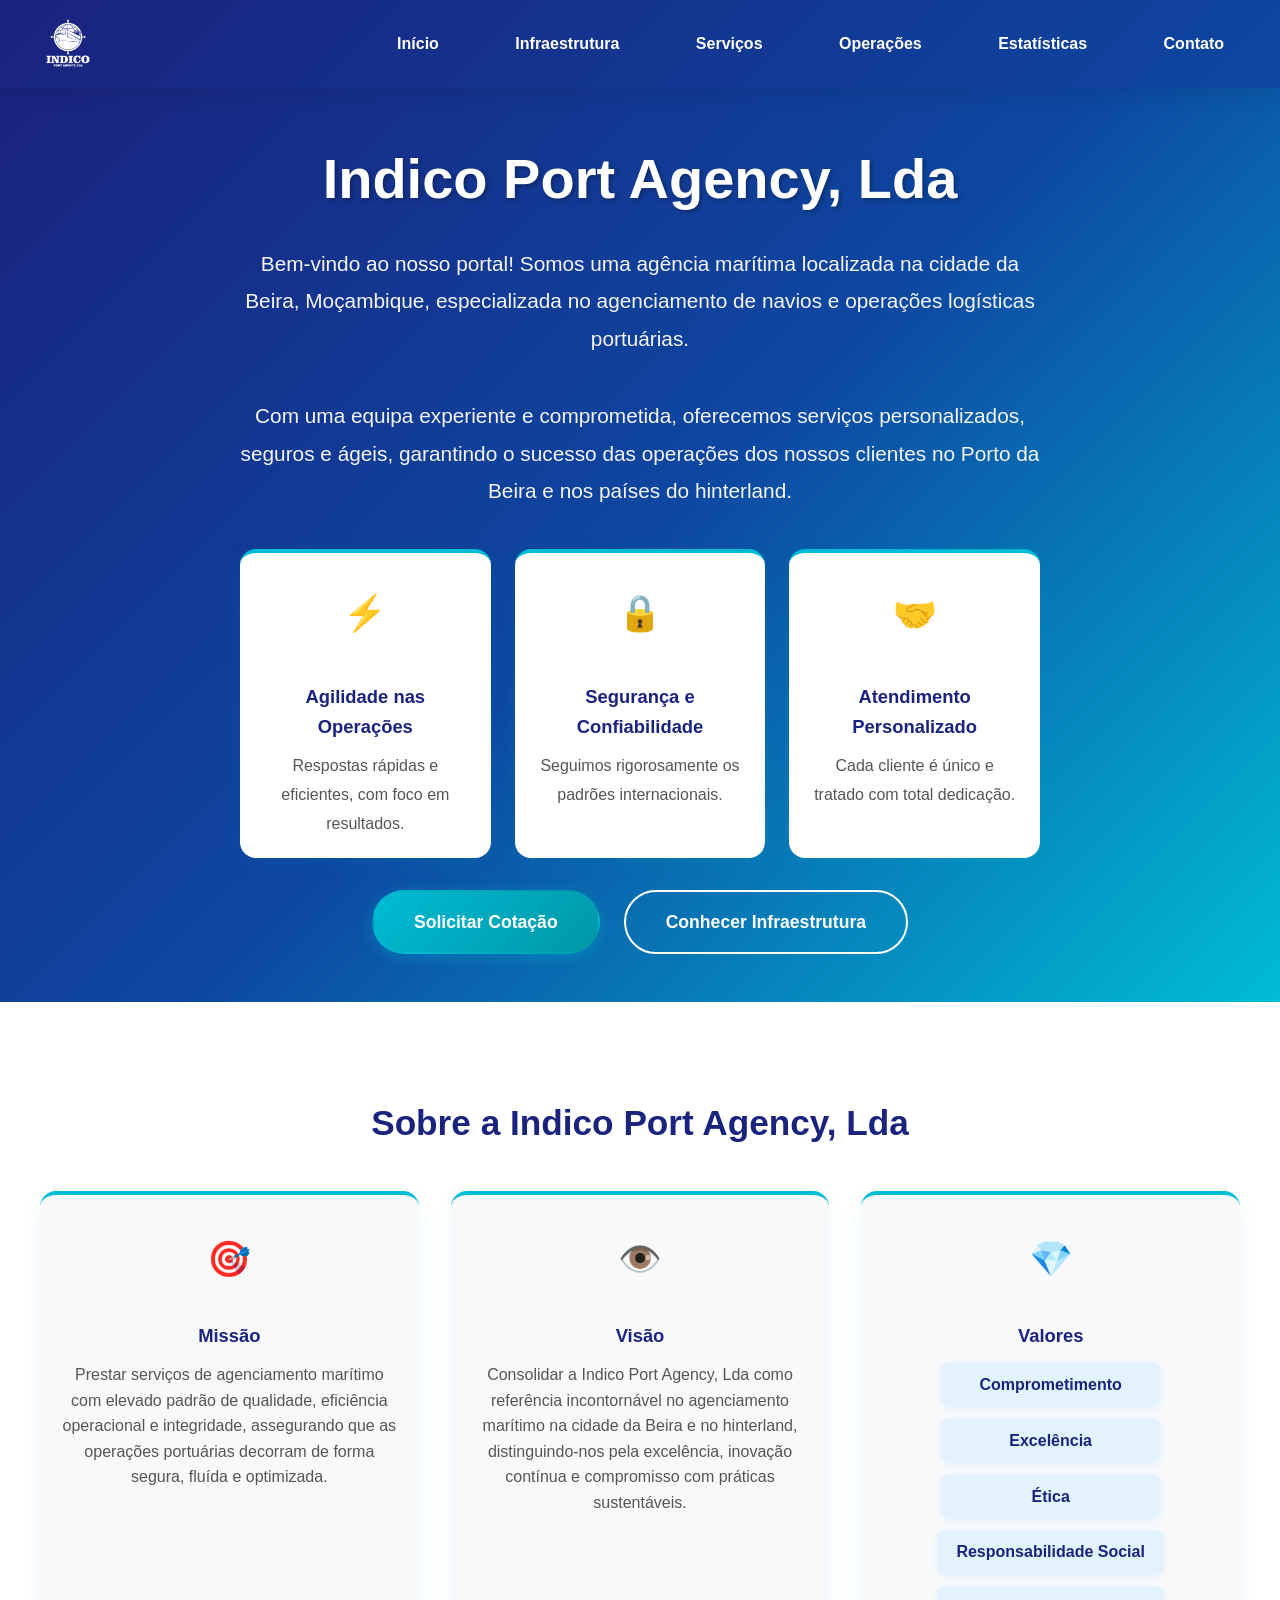
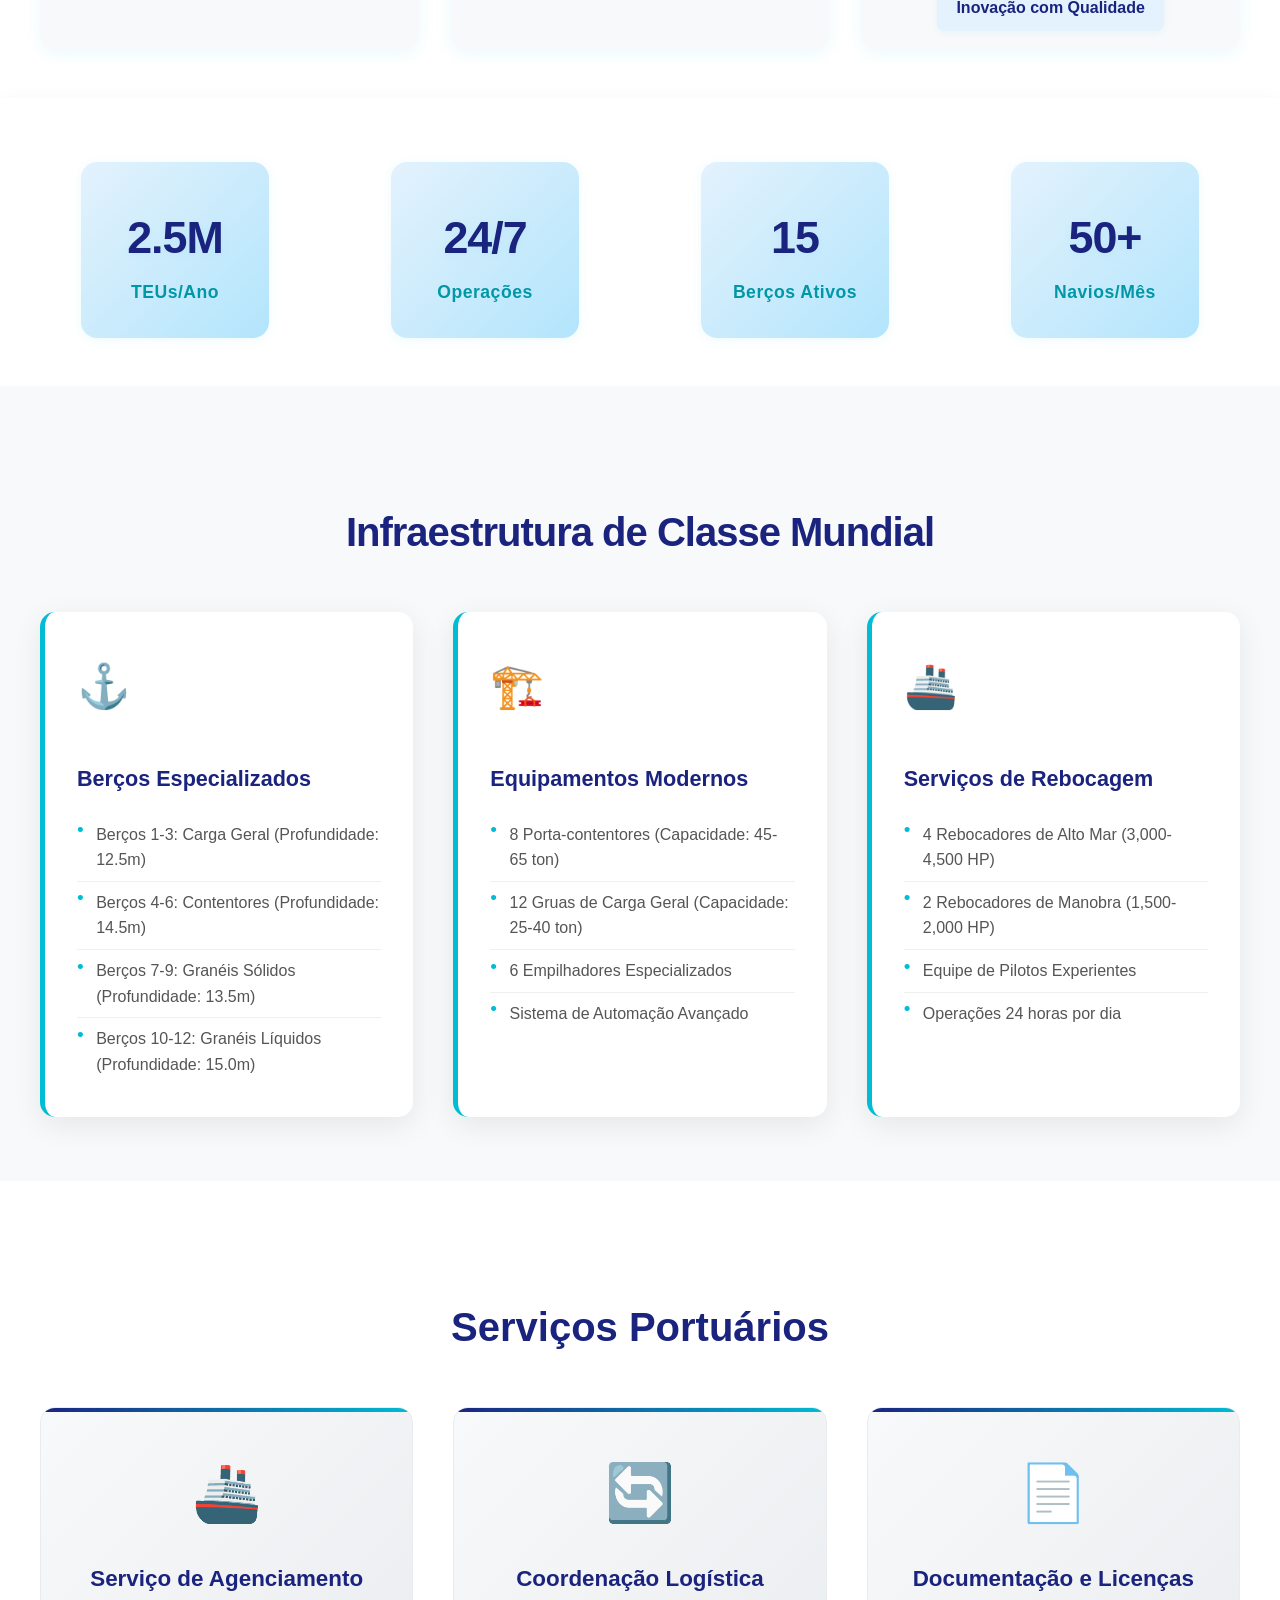
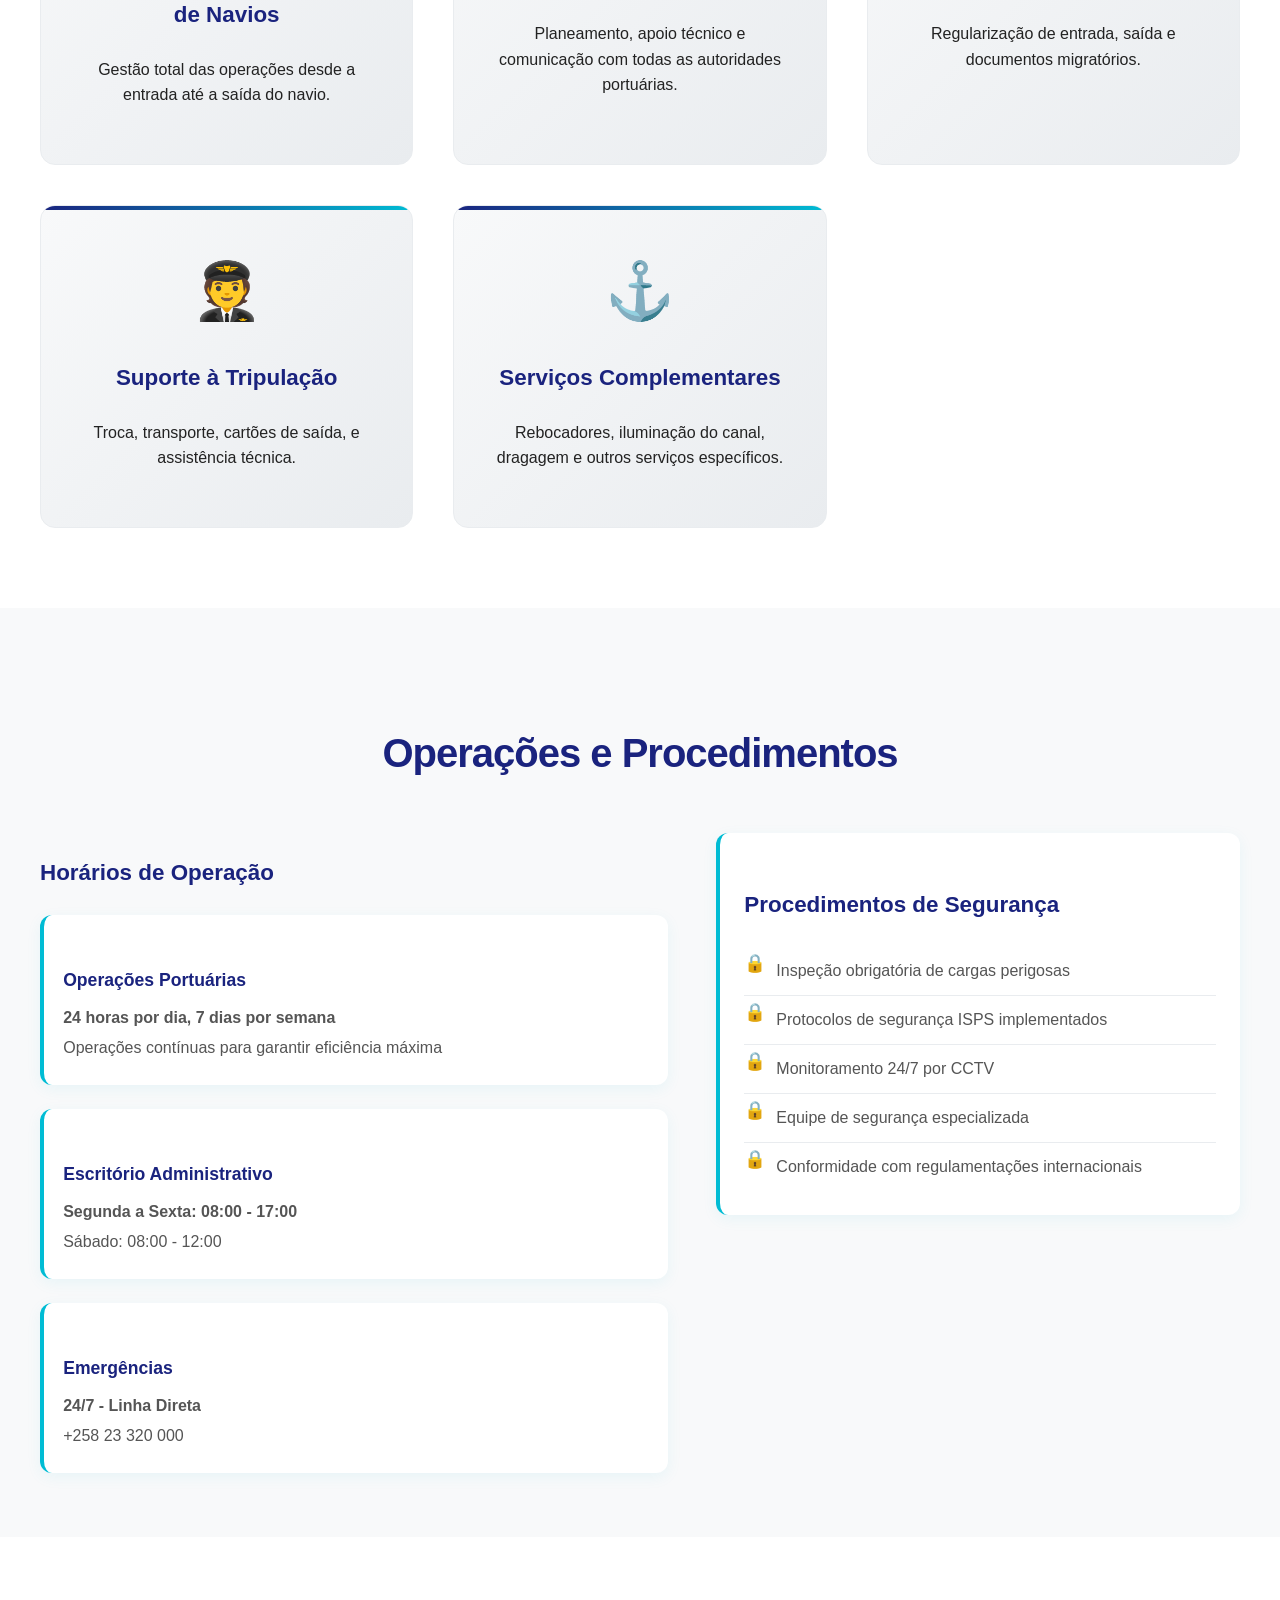
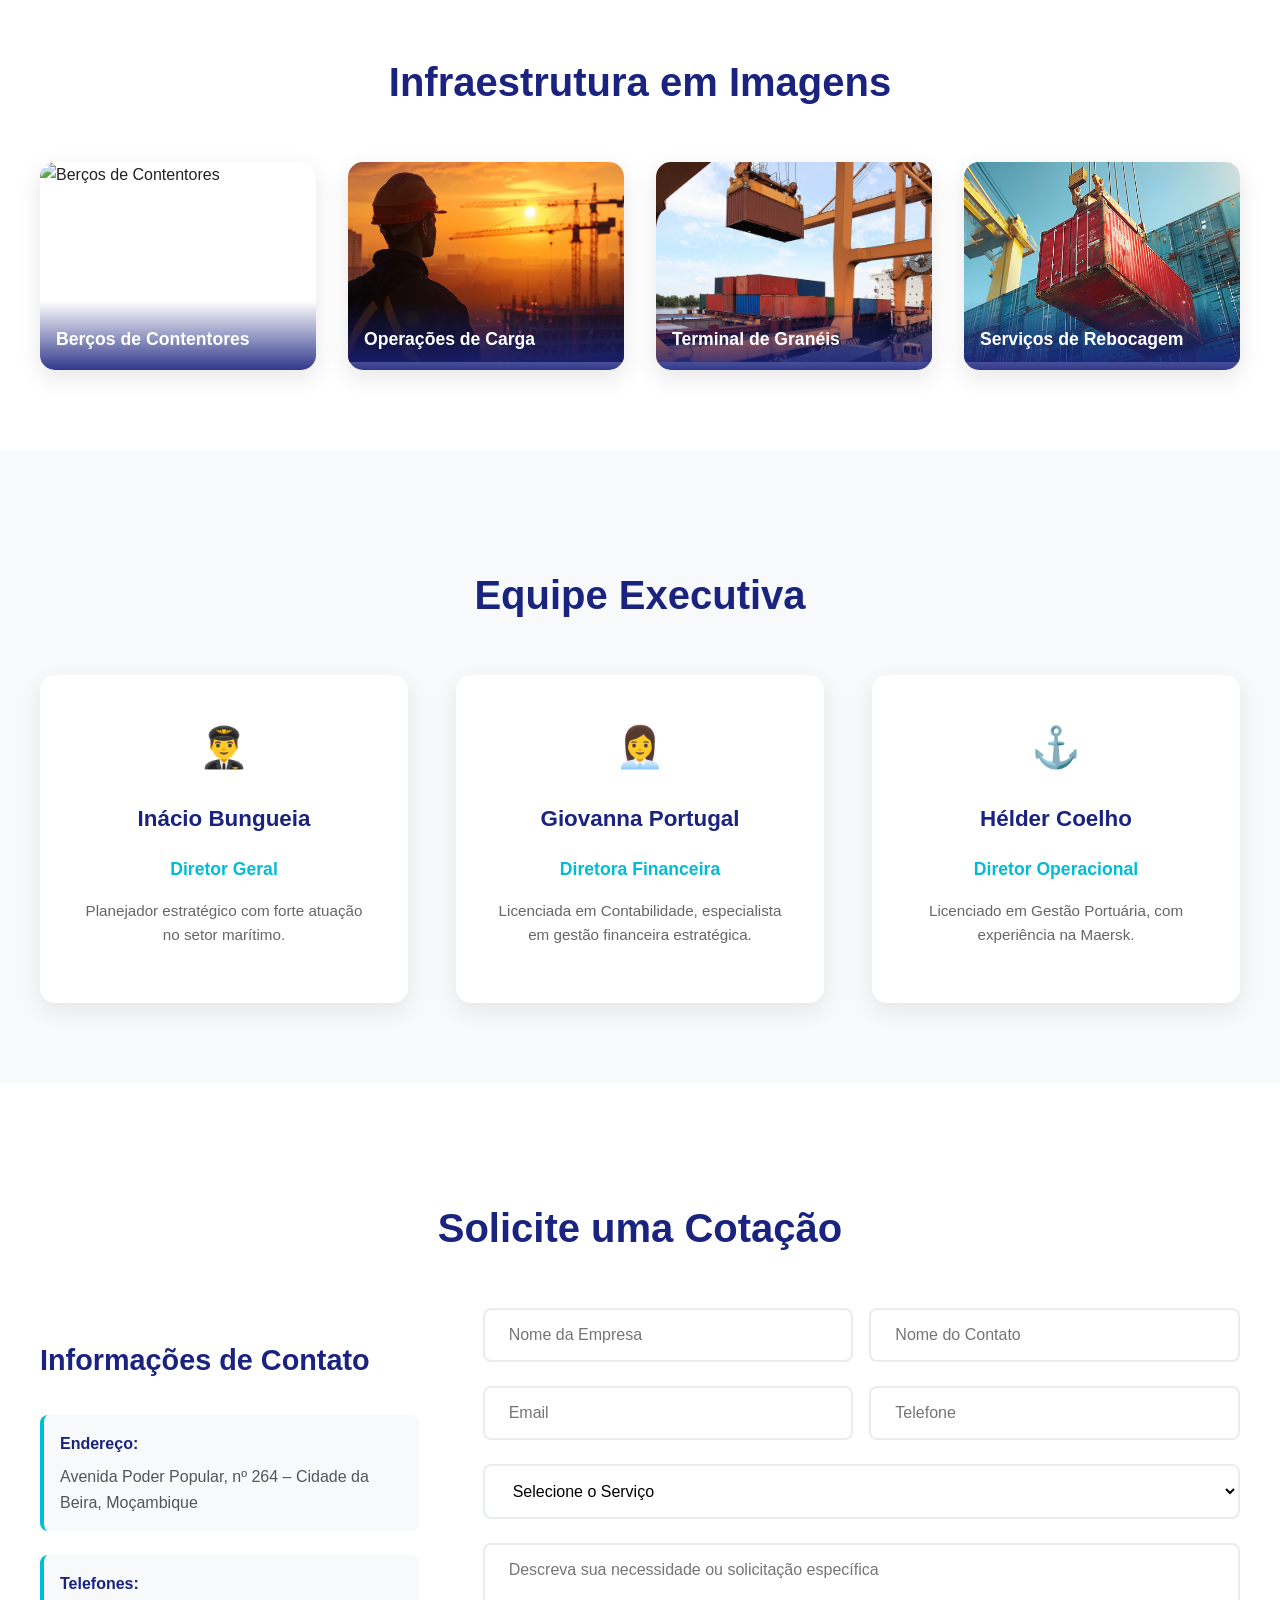
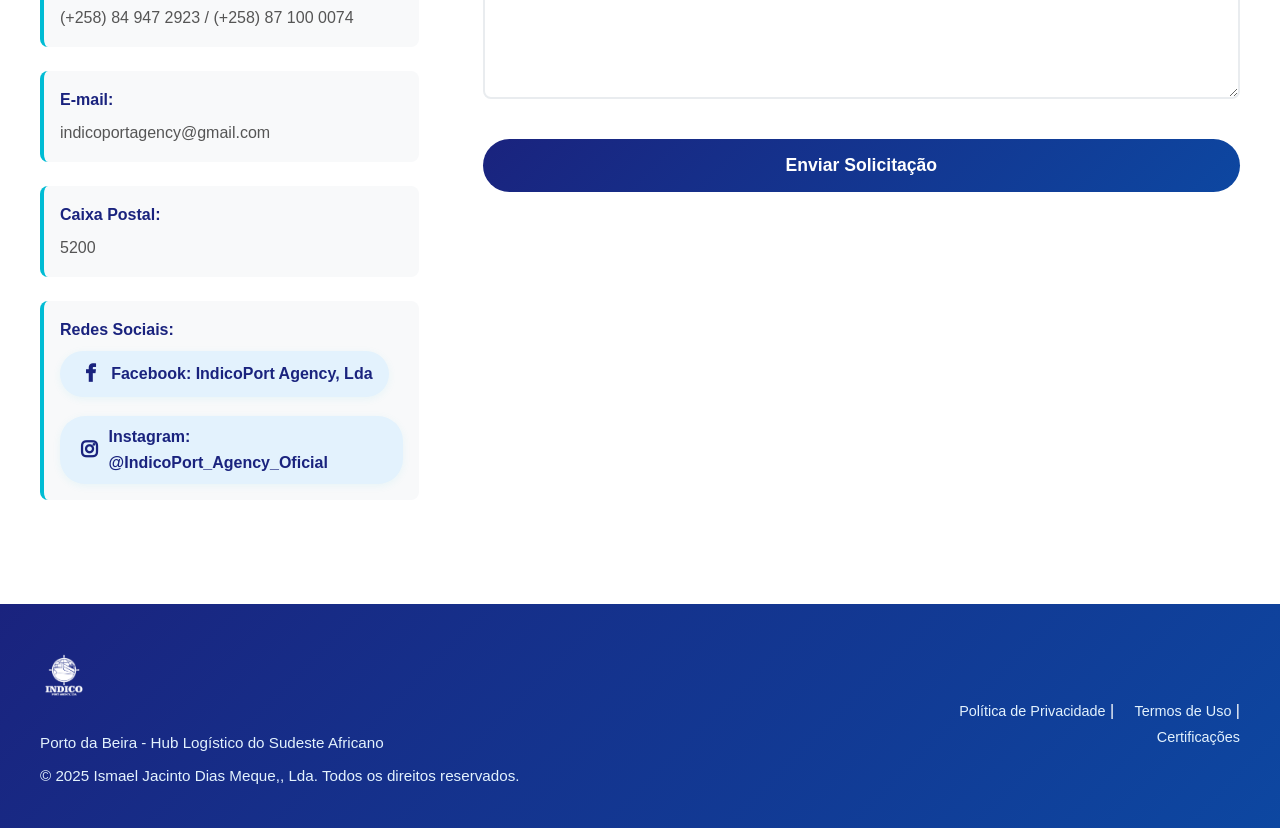
==== index.html @ 80781db3 "Second" ====
<!DOCTYPE html>
<html lang="pt">
<head>
    <meta charset="UTF-8">
    <meta name="viewport" content="width=device-width, initial-scale=1.0">
    <title>Porto da Beira - Indico Port Agency | Hub Logístico do Sudeste Africano</title>
    <meta name="description" content="Porto da Beira - Principal hub logístico do sudeste africano. Infraestrutura moderna, operações 24/7, agenciamento de navios e logística integrada.">
    <link rel="stylesheet" href="css/porto.css">
    <link rel="icon" type="image/png" href="images/favicon.png">
    <link rel="stylesheet" href="https://cdnjs.cloudflare.com/ajax/libs/font-awesome/4.7.0/css/font-awesome.min.css">
</head>
<body>
    <header class="porto-header">
        <div class="porto-container porto-header-flex">
            <img src="images/IINDICO.png" alt="Indico Port Agency" class="porto-logo">
            <nav class="porto-nav">
                <a href="#home">Início</a>
                <a href="#infraestrutura">Infraestrutura</a>
                <a href="#servicos">Serviços</a>
                <a href="#operacoes">Operações</a>
                <a href="#estatisticas">Estatísticas</a>
                <a href="#contato">Contato</a>
            </nav>
        </div>
    </header>

    <section class="porto-hero" id="home">
        <div class="porto-hero-bg"></div>
        <div class="porto-container porto-hero-content">
            <!-- <div class="porto-hero-badge">Operações 24/7</div> -->
            <h1>Indico Port Agency, Lda</h1>
            <p>Bem-vindo ao nosso portal! Somos uma agência marítima localizada na cidade da Beira, Moçambique, especializada no agenciamento de navios e operações logísticas portuárias.</p>
            <p>Com uma equipa experiente e comprometida, oferecemos serviços personalizados, seguros e ágeis, garantindo o sucesso das operações dos nossos clientes no Porto da Beira e nos países do hinterland.</p>
            <div class="porto-destaques-cards">
                <div class="porto-destaque-card">
                    <div class="porto-destaque-icon" aria-hidden="true">⚡</div>
                    <h4>Agilidade nas Operações</h4>
                    <p>Respostas rápidas e eficientes, com foco em resultados.</p>
                </div>
                <div class="porto-destaque-card">
                    <div class="porto-destaque-icon" aria-hidden="true">🔒</div>
                    <h4>Segurança e Confiabilidade</h4>
                    <p>Seguimos rigorosamente os padrões internacionais.</p>
                </div>
                <div class="porto-destaque-card">
                    <div class="porto-destaque-icon" aria-hidden="true">🤝</div>
                    <h4>Atendimento Personalizado</h4>
                    <p>Cada cliente é único e tratado com total dedicação.</p>
                </div>
            </div>
            <div class="porto-hero-buttons">
                <a href="#contato" class="porto-btn porto-btn-primary">Solicitar Cotação</a>
                <a href="#infraestrutura" class="porto-btn porto-btn-secondary">Conhecer Infraestrutura</a>
            </div>
        </div>
    </section>

    <section class="porto-sobre" id="sobre">
        <div class="porto-container">
            <h2 class="porto-sobre-title">Sobre a Indico Port Agency, Lda</h2>
            <div class="porto-sobre-cards">
                <div class="porto-sobre-card">
                    <div class="porto-sobre-icon" aria-hidden="true">🎯</div>
                    <h3>Missão</h3>
                    <p>Prestar serviços de agenciamento marítimo com elevado padrão de qualidade, eficiência operacional e integridade, assegurando que as operações portuárias decorram de forma segura, fluída e optimizada.</p>
                </div>
                <div class="porto-sobre-card">
                    <div class="porto-sobre-icon" aria-hidden="true">👁️</div>
                    <h3>Visão</h3>
                    <p>Consolidar a Indico Port Agency, Lda como referência incontornável no agenciamento marítimo na cidade da Beira e no hinterland, distinguindo-nos pela excelência, inovação contínua e compromisso com práticas sustentáveis.</p>
                </div>
                <div class="porto-sobre-card">
                    <div class="porto-sobre-icon" aria-hidden="true">💎</div>
                    <h3>Valores</h3>
                    <ul class="porto-sobre-valores-list">
                        <li>Comprometimento</li>
                        <li>Excelência</li>
                        <li>Ética</li>
                        <li>Responsabilidade Social</li>
                        <li>Inovação com Qualidade</li>
                    </ul>
                </div>
            </div>
        </div>
    </section>

    <section class="porto-stats" id="estatisticas">
        <div class="porto-container">
            <div class="porto-stats-grid">
                <div class="porto-stat-item">
                    <div class="porto-stat-number">2.5M</div>
                    <div class="porto-stat-label">TEUs/Ano</div>
                </div>
                <div class="porto-stat-item">
                    <div class="porto-stat-number">24/7</div>
                    <div class="porto-stat-label">Operações</div>
                </div>
                <div class="porto-stat-item">
                    <div class="porto-stat-number">15</div>
                    <div class="porto-stat-label">Berços Ativos</div>
                </div>
                <div class="porto-stat-item">
                    <div class="porto-stat-number">50+</div>
                    <div class="porto-stat-label">Navios/Mês</div>
                </div>
            </div>
        </div>
    </section>

    <section class="porto-infraestrutura" id="infraestrutura">
        <div class="porto-container">
            <h2>Infraestrutura de Classe Mundial</h2>
            <div class="porto-infraestrutura-grid">
                <div class="porto-infraestrutura-item">
                    <div class="porto-infraestrutura-icon">⚓</div>
                    <h3>Berços Especializados</h3>
                    <ul>
                        <li>Berços 1-3: Carga Geral (Profundidade: 12.5m)</li>
                        <li>Berços 4-6: Contentores (Profundidade: 14.5m)</li>
                        <li>Berços 7-9: Granéis Sólidos (Profundidade: 13.5m)</li>
                        <li>Berços 10-12: Granéis Líquidos (Profundidade: 15.0m)</li>
                    </ul>
                </div>
                <div class="porto-infraestrutura-item">
                    <div class="porto-infraestrutura-icon">🏗️</div>
                    <h3>Equipamentos Modernos</h3>
                    <ul>
                        <li>8 Porta-contentores (Capacidade: 45-65 ton)</li>
                        <li>12 Gruas de Carga Geral (Capacidade: 25-40 ton)</li>
                        <li>6 Empilhadores Especializados</li>
                        <li>Sistema de Automação Avançado</li>
                    </ul>
                </div>
                <div class="porto-infraestrutura-item">
                    <div class="porto-infraestrutura-icon">🚢</div>
                    <h3>Serviços de Rebocagem</h3>
                    <ul>
                        <li>4 Rebocadores de Alto Mar (3,000-4,500 HP)</li>
                        <li>2 Rebocadores de Manobra (1,500-2,000 HP)</li>
                        <li>Equipe de Pilotos Experientes</li>
                        <li>Operações 24 horas por dia</li>
                    </ul>
                </div>
            </div>
        </div>
    </section>

    <section class="porto-servicos" id="servicos" aria-labelledby="servicos-title">
        <div class="porto-container">
            <h2 id="servicos-title">Serviços Portuários</h2>
            <div class="porto-servicos-grid">
                <div class="porto-servico-item" tabindex="0" aria-label="Serviço de Agenciamento de Navios" title="Gestão total das operações desde a entrada até a saída do navio.">
                    <div class="porto-servico-icon" aria-hidden="true">🚢</div>
                    <h3>Serviço de Agenciamento de Navios</h3>
                    <p>Gestão total das operações desde a entrada até a saída do navio.</p>
                </div>
                <div class="porto-servico-item" tabindex="0" aria-label="Coordenação Logística" title="Planeamento, apoio técnico e comunicação com todas as autoridades portuárias.">
                    <div class="porto-servico-icon" aria-hidden="true">🔄</div>
                    <h3>Coordenação Logística</h3>
                    <p>Planeamento, apoio técnico e comunicação com todas as autoridades portuárias.</p>
                </div>
                <div class="porto-servico-item" tabindex="0" aria-label="Documentação e Licenças" title="Regularização de entrada, saída e documentos migratórios.">
                    <div class="porto-servico-icon" aria-hidden="true">📄</div>
                    <h3>Documentação e Licenças</h3>
                    <p>Regularização de entrada, saída e documentos migratórios.</p>
                </div>
                <div class="porto-servico-item" tabindex="0" aria-label="Suporte à Tripulação" title="Troca, transporte, cartões de saída, e assistência técnica.">
                    <div class="porto-servico-icon" aria-hidden="true">🧑‍✈️</div>
                    <h3>Suporte à Tripulação</h3>
                    <p>Troca, transporte, cartões de saída, e assistência técnica.</p>
                </div>
                <div class="porto-servico-item" tabindex="0" aria-label="Serviços Complementares" title="Rebocadores, iluminação do canal, dragagem e outros serviços específicos.">
                    <div class="porto-servico-icon" aria-hidden="true">⚓</div>
                    <h3>Serviços Complementares</h3>
                    <p>Rebocadores, iluminação do canal, dragagem e outros serviços específicos.</p>
                </div>
            </div>
        </div>
    </section>

    <section class="porto-operacoes" id="operacoes">
        <div class="porto-container">
            <h2>Operações e Procedimentos</h2>
            <div class="porto-operacoes-content">
                <div class="porto-operacoes-info">
                    <h3>Horários de Operação</h3>
                    <div class="porto-operacoes-grid">
                        <div class="porto-operacoes-item">
                            <h4>Operações Portuárias</h4>
                            <p><strong>24 horas por dia, 7 dias por semana</strong></p>
                            <p>Operações contínuas para garantir eficiência máxima</p>
                        </div>
                        <div class="porto-operacoes-item">
                            <h4>Escritório Administrativo</h4>
                            <p><strong>Segunda a Sexta: 08:00 - 17:00</strong></p>
                            <p>Sábado: 08:00 - 12:00</p>
                        </div>
                        <div class="porto-operacoes-item">
                            <h4>Emergências</h4>
                            <p><strong>24/7 - Linha Direta</strong></p>
                            <p>+258 23 320 000</p>
                        </div>
                    </div>
                </div>
                <div class="porto-operacoes-procedimentos">
                    <h3>Procedimentos de Segurança</h3>
                    <ul>
                        <li>Inspeção obrigatória de cargas perigosas</li>
                        <li>Protocolos de segurança ISPS implementados</li>
                        <li>Monitoramento 24/7 por CCTV</li>
                        <li>Equipe de segurança especializada</li>
                        <li>Conformidade com regulamentações internacionais</li>
                    </ul>
                </div>
            </div>
        </div>
    </section>

    <section class="porto-galeria" id="galeria">
        <div class="porto-container">
            <h2>Infraestrutura em Imagens</h2>
            <div class="porto-galeria-grid">
                <div class="porto-galeria-item">
                    <img src="images/contentores.jpg" alt="Berços de Contentores">
                    <div class="porto-galeria-caption">Berços de Contentores</div>
                </div>
                <div class="porto-galeria-item">
                    <img src="images/carga1.jpg" alt="Operações de Carga">
                    <div class="porto-galeria-caption">Operações de Carga</div>
                </div>
                <div class="porto-galeria-item">
                    <img src="images/terminal.jpg" alt="Terminal de Granéis">
                    <div class="porto-galeria-caption">Terminal de Granéis</div>
                </div>
                <div class="porto-galeria-item">
                    <img src="images/rebocagem.jpg" alt="Serviços de Rebocagem">
                    <div class="porto-galeria-caption">Serviços de Rebocagem</div>
                </div>
            </div>
        </div>
    </section>

    <section class="porto-equipe" id="equipe">
        <div class="porto-container">
            <h2>Equipe Executiva</h2>
            <div class="porto-equipe-grid">
                <div class="porto-equipe-item">
                    <div class="porto-equipe-icon" aria-hidden="true" style="font-size:2.5rem;">👨‍✈️</div>
                    <h3>Inácio Bungueia</h3>
                    <p class="porto-equipe-cargo">Diretor Geral</p>
                    <p class="porto-equipe-desc">Planejador estratégico com forte atuação no setor marítimo.</p>
                </div>
                <div class="porto-equipe-item">
                    <div class="porto-equipe-icon" aria-hidden="true" style="font-size:2.5rem;">👩‍💼</div>
                    <h3>Giovanna Portugal</h3>
                    <p class="porto-equipe-cargo">Diretora Financeira</p>
                    <p class="porto-equipe-desc">Licenciada em Contabilidade, especialista em gestão financeira estratégica.</p>
                </div>
                <div class="porto-equipe-item">
                    <div class="porto-equipe-icon" aria-hidden="true" style="font-size:2.5rem;">⚓</div>
                    <h3>Hélder Coelho</h3>
                    <p class="porto-equipe-cargo">Diretor Operacional</p>
                    <p class="porto-equipe-desc">Licenciado em Gestão Portuária, com experiência na Maersk.</p>
                </div>
            </div>
        </div>
    </section>

    <section class="porto-contato" id="contato" aria-labelledby="contato-title">
        <div class="porto-container">
            <h2 id="contato-title">Solicite uma Cotação</h2>
            <div class="porto-contato-content">
                <div class="porto-contato-info">
                    <h3>Informações de Contato</h3>
                    <div class="porto-contato-item">
                        <strong>Endereço:</strong>
                        <p>Avenida Poder Popular, nº 264 – Cidade da Beira, Moçambique</p>
                    </div>
                    <div class="porto-contato-item">
                        <strong>Telefones:</strong>
                        <p>(+258) 84 947 2923 / (+258) 87 100 0074</p>
                    </div>
                    <div class="porto-contato-item">
                        <strong>E-mail:</strong>
                        <p>indicoportagency@gmail.com</p>
                    </div>
                    <div class="porto-contato-item">
                        <strong>Caixa Postal:</strong>
                        <p>5200</p>
                    </div>
                    <div class="porto-contato-item porto-contato-social">
                        <strong>Redes Sociais:</strong>
                        <div class="porto-social-links">
                            <a href="https://facebook.com/IndicoPort Agency, Lda" target="_blank" rel="noopener" aria-label="Facebook">
                                <span class="porto-social-icon" aria-hidden="true">&#xf09a;</span> Facebook: IndicoPort Agency, Lda
                            </a>
                            <a href="https://instagram.com/IndicoPort_Agency_Oficial" target="_blank" rel="noopener" aria-label="Instagram">
                                <span class="porto-social-icon" aria-hidden="true">&#xf16d;</span> Instagram: @IndicoPort_Agency_Oficial
                            </a>
                        </div>
                    </div>
                </div>
                <form class="porto-form" aria-label="Formulário de contato" onsubmit="return portoFormFeedback(event)">
                    <div class="porto-form-row">
                        <input type="text" placeholder="Nome da Empresa" required aria-label="Nome da Empresa">
                        <input type="text" placeholder="Nome do Contato" required aria-label="Nome do Contato">
                    </div>
                    <div class="porto-form-row">
                        <input type="email" placeholder="Email" required aria-label="Email">
                        <input type="tel" placeholder="Telefone" required aria-label="Telefone">
                    </div>
                    <select required aria-label="Selecione o Serviço">
                        <option value="">Selecione o Serviço</option>
                        <option value="agenciamento">Agenciamento de Navios</option>
                        <option value="contentores">Operações de Contentores</option>
                        <option value="logistica">Logística Integrada</option>
                        <option value="especializados">Serviços Especializados</option>
                    </select>
                    <textarea placeholder="Descreva sua necessidade ou solicitação específica" required aria-label="Mensagem"></textarea>
                    <button type="submit">Enviar Solicitação</button>
                    <div id="porto-form-feedback" style="display:none;color:#00bcd4;margin-top:1rem;font-weight:600;">Mensagem enviada com sucesso!</div>
                </form>
            </div>
        </div>
    </section>

    <footer class="porto-footer">
        <div class="porto-container porto-footer-flex">
            <div class="porto-footer-info">
                <img src="images/IINDICO.png" alt="Indico Port Agency" class="porto-footer-logo">
                <p>Porto da Beira - Hub Logístico do Sudeste Africano</p>
                <p>© 2025 Ismael Jacinto Dias Meque,, Lda. Todos os direitos reservados.</p>
            </div>
            <div class="porto-footer-links">
                <a href="#">Política de Privacidade</a> |
                <a href="#">Termos de Uso</a> |
                <a href="#">Certificações</a>
            </div>
        </div>
    </footer>

    <script>
    function portoFormFeedback(e) {
      e.preventDefault();
      document.getElementById('porto-form-feedback').style.display = 'block';
      setTimeout(function(){
        document.getElementById('porto-form-feedback').style.display = 'none';
      }, 4000);
      return false;
    }
    </script>
</body>
</html>
---- css/porto.css ----
body {
  margin: 0;
  font-family: 'Segoe UI', Arial, sans-serif;
  background: #f7f9fb;
  color: #222;
  line-height: 1.6;
  max-width: 100vw;
  overflow-x: hidden;
}
.porto-header {
  background: linear-gradient(135deg, #1a237e 0%, #0d47a1 100%);
  padding: 1rem 0;
  box-shadow: 0 4px 20px rgba(0,0,0,0.1);
  position: sticky;
  top: 0;
  z-index: 1000;
}
.porto-header-flex {
  display: flex;
  align-items: center;
  justify-content: space-between;
}
.porto-logo {
  height: 56px;
  width: auto;
  filter: brightness(0) invert(1);
}
.porto-nav a {
  color: #fff;
  text-decoration: none;
  margin-left: 2.5rem;
  font-weight: 600;
  font-size: 1rem;
  transition: all 0.3s ease;
  padding: 0.5rem 1rem;
  border-radius: 6px;
}
.porto-nav a:hover {
  color: #00bcd4;
  background: rgba(255,255,255,0.1);
  transform: translateY(-2px);
}
.porto-container {
  max-width: 1200px;
  margin: 0 auto;
  padding: 0 2rem;
}
.porto-hero {
  background: linear-gradient(135deg, #1a237e 0%, #0d47a1 50%, #00bcd4 100%);
  color: #fff;
  position: relative;
  min-height: 500px;
  display: flex;
  align-items: center;
  justify-content: center;
  overflow: hidden;
  padding-bottom: 3rem;
}
.porto-hero-bg {
  background: url('/static/images/portuaria3.jpg') center/cover no-repeat;
  opacity: 0.55;
  position: absolute;
  top: 0; left: 0; right: 0; bottom: 0;
  z-index: 1;
}
.porto-hero-content {
  position: relative;
  z-index: 2;
  text-align: center;
  max-width: 800px;
}
.porto-hero-badge {
  background: rgba(0,188,212,0.9);
  color: #fff;
  padding: 0.5rem 1.5rem;
  border-radius: 25px;
  font-size: 0.9rem;
  font-weight: 600;
  display: inline-block;
  margin-bottom: 1.5rem;
  backdrop-filter: blur(10px);
}
.porto-hero h1 {
  font-size: 3.5rem;
  margin-bottom: 0.5rem;
  font-weight: 700;
  text-shadow: 2px 2px 4px rgba(0,0,0,0.3);
}
.porto-hero h2 {
  font-size: 1.8rem;
  margin-bottom: 1.5rem;
  font-weight: 400;
  color: #e3f2fd;
}
.porto-hero p {
  font-size: 1.3rem;
  margin-bottom: 2.5rem;
  line-height: 1.8;
  color: #f5f5f5;
}
.porto-hero-buttons {
  display: flex;
  gap: 1.5rem;
  justify-content: center;
  flex-wrap: wrap;
}
.porto-btn {
  padding: 1rem 2.5rem;
  border-radius: 50px;
  font-size: 1.1rem;
  font-weight: 600;
  cursor: pointer;
  text-decoration: none;
  transition: all 0.3s ease;
  border: 2px solid transparent;
  display: inline-block;
}
.porto-btn-primary {
  background: linear-gradient(135deg, #00bcd4 0%, #0097a7 100%);
  color: #fff;
  box-shadow: 0 4px 15px rgba(0,188,212,0.3);
}
.porto-btn-primary:hover {
  background: linear-gradient(135deg, #0097a7 0%, #00695c 100%);
  transform: translateY(-3px);
  box-shadow: 0 8px 25px rgba(0,188,212,0.4);
}
.porto-btn-secondary {
  background: transparent;
  color: #fff;
  border: 2px solid #fff;
}
.porto-btn-secondary:hover {
  background: #fff;
  color: #1a237e;
  transform: translateY(-3px);
}
.porto-sobre {
  background: #fff;
  padding: 4rem 0 3rem 0;
}
.porto-sobre-title {
  color: #1a237e;
  text-align: center;
  font-size: 2.2rem;
  font-weight: 700;
  margin-bottom: 2.5rem;
}
.porto-sobre-cards {
  display: grid;
  grid-template-columns: repeat(auto-fit, minmax(260px, 1fr));
  gap: 2rem;
}
.porto-sobre-card {
  background: #f8f9fa;
  border-radius: 16px;
  box-shadow: 0 4px 18px rgba(0,188,212,0.08);
  padding: 2.2rem 1.2rem 1.2rem 1.2rem;
  text-align: center;
  transition: box-shadow 0.2s, transform 0.2s;
  border-top: 4px solid #00bcd4;
  display: flex;
  flex-direction: column;
  align-items: center;
  min-height: 220px;
}
.porto-sobre-card:hover {
  box-shadow: 0 8px 32px rgba(0,188,212,0.13);
  transform: translateY(-5px) scale(1.03);
  border-top: 4px solid #1a237e;
}
.porto-sobre-icon {
  font-size: 2.2rem;
  margin-bottom: 1rem;
  color: #00bcd4;
}
.porto-sobre-card h3 {
  color: #1a237e;
  font-size: 1.15rem;
  font-weight: 700;
  margin-bottom: 0.7rem;
}
.porto-sobre-card p {
  color: #555;
  font-size: 1rem;
  margin: 0;
}
.porto-sobre-valores-list {
  list-style: none;
  padding: 0;
  margin: 0;
  display: flex;
  flex-direction: column;
  gap: 0.7rem;
  align-items: center;
}
.porto-sobre-valores-list li {
  background: #e3f2fd;
  color: #1a237e;
  font-weight: 600;
  border-radius: 8px;
  padding: 0.6rem 1.2rem;
  font-size: 1rem;
  box-shadow: 0 2px 8px rgba(0,188,212,0.07);
  min-width: 180px;
  text-align: center;
}
.porto-servicos {
  background: #fff;
  padding: 5rem 0;
}
.porto-servicos h2 {
  color: #1a237e;
  text-align: center;
  margin-bottom: 3rem;
  font-size: 2.5rem;
  font-weight: 700;
}
.porto-servicos-grid {
  display: grid;
  grid-template-columns: repeat(auto-fit, minmax(280px, 1fr));
  gap: 2.5rem;
}
.porto-servico-item {
  background: linear-gradient(135deg, #f8f9fa 0%, #e9ecef 100%);
  border-radius: 15px;
  padding: 2.5rem;
  text-align: center;
  transition: all 0.3s ease;
  border: 1px solid #e9ecef;
  position: relative;
  overflow: hidden;
}
.porto-servico-item::before {
  content: '';
  position: absolute;
  top: 0;
  left: 0;
  right: 0;
  height: 4px;
  background: linear-gradient(135deg, #1a237e 0%, #00bcd4 100%);
}
.porto-servico-item:hover {
  transform: translateY(-8px);
  box-shadow: 0 20px 40px rgba(0,0,0,0.1);
}
.porto-servico-icon {
  font-size: 3.5rem;
  margin-bottom: 1.5rem;
  display: block;
}
.porto-servico-item h3 {
  color: #1a237e;
  margin-bottom: 1.5rem;
  font-size: 1.4rem;
  font-weight: 600;
}
.porto-servico-item ul {
  list-style: none;
  padding: 0;
  margin: 0 0 2rem 0;
  text-align: left;
}
.porto-servico-item li {
  padding: 0.4rem 0;
  color: #555;
  font-size: 0.95rem;
  position: relative;
  padding-left: 1.5rem;
}
.porto-servico-item li::before {
  content: '✓';
  position: absolute;
  left: 0;
  color: #00bcd4;
  font-weight: bold;
}
.porto-servico-link {
  background: linear-gradient(135deg, #1a237e 0%, #0d47a1 100%);
  color: #fff;
  padding: 0.8rem 1.5rem;
  border-radius: 25px;
  text-decoration: none;
  font-weight: 600;
  font-size: 0.9rem;
  transition: all 0.3s ease;
  display: inline-block;
}
.porto-servico-link:hover {
  background: linear-gradient(135deg, #0d47a1 0%, #00bcd4 100%);
  transform: translateY(-2px);
}
.porto-galeria {
  background: #fff;
  padding: 5rem 0;
}
.porto-galeria h2 {
  color: #1a237e;
  text-align: center;
  margin-bottom: 3rem;
  font-size: 2.5rem;
  font-weight: 700;
}
.porto-galeria-grid {
  display: grid;
  grid-template-columns: repeat(auto-fit, minmax(250px, 1fr));
  gap: 2rem;
}
.porto-galeria-item {
  position: relative;
  border-radius: 15px;
  overflow: hidden;
  box-shadow: 0 8px 25px rgba(0,0,0,0.1);
  transition: all 0.3s ease;
}
.porto-galeria-item:hover {
  transform: translateY(-5px);
  box-shadow: 0 15px 35px rgba(0,0,0,0.15);
}
.porto-galeria-item img {
  width: 100%;
  height: 200px;
  object-fit: cover;
  transition: transform 0.3s ease;
}
.porto-galeria-item:hover img {
  transform: scale(1.05);
}
.porto-galeria-caption {
  position: absolute;
  bottom: 0;
  left: 0;
  right: 0;
  background: linear-gradient(transparent, rgba(26,35,126,0.9));
  color: #fff;
  padding: 1.5rem 1rem 1rem 1rem;
  font-weight: 600;
  font-size: 1.1rem;
}
.porto-equipe {
  background: #f8f9fa;
  padding: 5rem 0;
}
.porto-equipe h2 {
  color: #1a237e;
  text-align: center;
  margin-bottom: 3rem;
  font-size: 2.5rem;
  font-weight: 700;
}
.porto-equipe-grid {
  display: grid;
  grid-template-columns: repeat(auto-fit, minmax(280px, 1fr));
  gap: 3rem;
}
.porto-equipe-item {
  background: #fff;
  border-radius: 15px;
  padding: 2.5rem;
  text-align: center;
  box-shadow: 0 8px 25px rgba(0,0,0,0.08);
  transition: all 0.3s ease;
}
.porto-equipe-item:hover {
  transform: translateY(-5px);
  box-shadow: 0 15px 35px rgba(0,0,0,0.12);
}
.porto-equipe-item img {
  width: 120px;
  height: 120px;
  object-fit: cover;
  border-radius: 50%;
  margin-bottom: 1.5rem;
  border: 4px solid #e3f2fd;
}
.porto-equipe-item h3 {
  color: #1a237e;
  margin-bottom: 0.5rem;
  font-size: 1.4rem;
  font-weight: 600;
}
.porto-equipe-cargo {
  color: #00bcd4;
  font-weight: 600;
  margin-bottom: 1rem;
  font-size: 1.1rem;
}
.porto-equipe-desc {
  color: #666;
  font-size: 0.95rem;
  line-height: 1.6;
}
.porto-contato {
  background: #fff;
  padding: 5rem 0;
}
.porto-contato h2 {
  color: #1a237e;
  text-align: center;
  margin-bottom: 3rem;
  font-size: 2.5rem;
  font-weight: 700;
}
.porto-contato-content {
  display: grid;
  grid-template-columns: 1fr 2fr;
  gap: 4rem;
  align-items: start;
}
.porto-contato-info h3 {
  color: #1a237e;
  margin-bottom: 2rem;
  font-size: 1.8rem;
  font-weight: 600;
}
.porto-contato-item {
  margin-bottom: 1.5rem;
  padding: 1rem;
  background: #f8f9fa;
  border-radius: 8px;
  border-left: 4px solid #00bcd4;
}
.porto-contato-item strong {
  color: #1a237e;
  display: block;
  margin-bottom: 0.5rem;
  font-size: 1rem;
}
.porto-contato-item p {
  color: #555;
  margin: 0;
  font-size: 1rem;
}
.porto-form {
  display: flex;
  flex-direction: column;
  gap: 1.5rem;
}
.porto-form-row {
  display: grid;
  grid-template-columns: 1fr 1fr;
  gap: 1rem;
}
.porto-form input,
.porto-form select,
.porto-form textarea {
  padding: 1rem 1.5rem;
  border: 2px solid #e9ecef;
  border-radius: 8px;
  font-size: 1rem;
  font-family: inherit;
  transition: all 0.3s ease;
  background: #fff;
}
.porto-form input:focus,
.porto-form select:focus,
.porto-form textarea:focus {
  outline: none;
  border-color: #00bcd4;
  box-shadow: 0 0 0 3px rgba(0,188,212,0.1);
}
.porto-form textarea {
  resize: vertical;
  min-height: 120px;
}
.porto-form button {
  background: linear-gradient(135deg, #1a237e 0%, #0d47a1 100%);
  color: #fff;
  border: none;
  padding: 1rem 2rem;
  border-radius: 50px;
  font-size: 1.1rem;
  font-weight: 600;
  cursor: pointer;
  transition: all 0.3s ease;
  margin-top: 1rem;
}
.porto-form button:hover {
  background: linear-gradient(135deg, #0d47a1 0%, #00bcd4 100%);
  transform: translateY(-2px);
  box-shadow: 0 8px 20px rgba(26,35,126,0.3);
}
.porto-footer {
  background: linear-gradient(135deg, #1a237e 0%, #0d47a1 100%);
  color: #fff;
  padding: 3rem 0 2rem 0;
}
.porto-footer-flex {
  display: grid;
  grid-template-columns: 2fr 1fr;
  gap: 3rem;
  align-items: center;
}
.porto-footer-logo {
  height: 48px;
  width: auto;
  filter: brightness(0) invert(1);
  margin-bottom: 1rem;
}
.porto-footer-info p {
  margin: 0.5rem 0;
  color: #e3f2fd;
  font-size: 0.95rem;
}
.porto-footer-links {
  text-align: right;
}
.porto-footer-links a {
  color: #e3f2fd;
  text-decoration: none;
  margin-left: 1rem;
  font-size: 0.9rem;
  transition: color 0.3s ease;
}
.porto-footer-links a:hover {
  color: #00bcd4;
}
@media (max-width: 1024px) {
  .porto-operacoes-content,
  .porto-contato-content {
    grid-template-columns: 1fr;
    gap: 3rem;
  }
  .porto-form-row {
    grid-template-columns: 1fr;
  }
}
@media (max-width: 900px) {
  .porto-header-flex {
    flex-direction: column;
    gap: 1rem;
  }
  .porto-nav {
    display: flex;
    flex-wrap: wrap;
    justify-content: center;
    gap: 0.5rem;
  }
  .porto-nav a {
    margin: 0;
    font-size: 0.95rem;
    padding: 0.4rem 0.8rem;
  }
  .porto-container {
    padding: 0 1rem;
  }
  .porto-hero h1 {
    font-size: 2.2rem;
  }
  .porto-hero h2 {
    font-size: 1.2rem;
  }
  .porto-hero p {
    font-size: 1rem;
  }
  .porto-hero-buttons {
    flex-direction: column;
    align-items: center;
    gap: 0.7rem;
  }
  .porto-btn {
    width: 100%;
    font-size: 1rem;
    padding: 0.8rem 0;
  }
  .porto-stats-grid,
  .porto-infraestrutura-grid,
  .porto-servicos-grid,
  .porto-equipe-grid,
  .porto-galeria-grid {
    grid-template-columns: 1fr;
    gap: 1.2rem;
  }
  .porto-operacoes-content {
    grid-template-columns: 1fr;
    gap: 1.2rem;
  }
  .porto-footer-flex {
    grid-template-columns: 1fr;
    text-align: center;
    gap: 1.2rem;
  }
  .porto-footer-links {
    text-align: center;
  }
}
@media (max-width: 768px) {
  .porto-hero h1 {
    font-size: 2.5rem;
  }
  .porto-hero h2 {
    font-size: 1.4rem;
  }
  .porto-hero p {
    font-size: 1.1rem;
  }
  .porto-hero-buttons {
    flex-direction: column;
    align-items: center;
  }
  .porto-stats-grid {
    grid-template-columns: repeat(2, 1fr);
    gap: 2rem;
  }
  .porto-infraestrutura-grid,
  .porto-servicos-grid,
  .porto-equipe-grid {
    grid-template-columns: 1fr;
  }
  .porto-galeria-grid {
    grid-template-columns: repeat(2, 1fr);
  }
  .porto-footer-flex {
    grid-template-columns: 1fr;
    text-align: center;
  }
  .porto-footer-links {
    text-align: center;
  }
}
@media (max-width: 480px) {
  .porto-container {
    padding: 0 1rem;
  }
  .porto-hero h1 {
    font-size: 2rem;
  }
  .porto-hero h2 {
    font-size: 1.2rem;
  }
  .porto-stats-grid {
    grid-template-columns: 1fr;
  }
  .porto-galeria-grid {
    grid-template-columns: 1fr;
  }
  .porto-stat-number {
    font-size: 2.5rem;
  }
}
@media (max-width: 600px) {
  .porto-header {
    padding: 0.5rem 0;
  }
  .porto-logo {
    height: 36px;
  }
  .porto-hero {
    min-height: 280px;
    padding: 2rem 0;
  }
  .porto-hero h1 {
    font-size: 1.3rem;
  }
  .porto-hero h2 {
    font-size: 1rem;
  }
  .porto-hero p {
    font-size: 0.95rem;
  }
  .porto-btn {
    font-size: 0.95rem;
    padding: 0.5rem 0.7rem;
  }
  .porto-container {
    padding: 0 0.5rem;
  }
  .porto-servico-item, .porto-equipe-item, .porto-infraestrutura-item, .porto-stat-item {
    padding: 1rem 0.7rem 0.7rem 0.7rem;
    min-width: 0;
  }
  .porto-servico-icon, .porto-infraestrutura-icon {
    font-size: 1.5rem;
  }
  .porto-galeria-item img {
    height: 120px;
  }
  .porto-form-row {
    grid-template-columns: 1fr;
    gap: 0.5rem;
  }
  .porto-form input, .porto-form select, .porto-form textarea {
    font-size: 0.95rem;
    padding: 0.7rem 0.7rem;
  }
  .porto-form button {
    font-size: 1rem;
    padding: 0.7rem 0;
  }
  .porto-footer {
    padding: 1.5rem 0 1rem 0;
  }
  .porto-footer-logo {
    height: 32px;
  }
}

/* Tooltips para serviços */
.porto-servico-item[title]:hover::after, .porto-servico-item[title]:focus::after {
  content: attr(title);
  position: absolute;
  left: 50%;
  top: -2.2rem;
  transform: translateX(-50%);
  background: #1a237e;
  color: #fff;
  padding: 0.5rem 1rem;
  border-radius: 6px;
  font-size: 0.95rem;
  white-space: nowrap;
  z-index: 10;
  box-shadow: 0 2px 8px rgba(0,0,0,0.15);
  pointer-events: none;
  opacity: 0.95;
}

.porto-servico-item:focus {
  outline: 3px solid #00bcd4;
  outline-offset: 2px;
}

/* Microanimação nos ícones dos serviços */
.porto-servico-item:hover .porto-servico-icon, .porto-servico-item:focus .porto-servico-icon {
  animation: bounce 0.5s;
}
@keyframes bounce {
  0% { transform: scale(1); }
  30% { transform: scale(1.2); }
  60% { transform: scale(0.95); }
  100% { transform: scale(1); }
}

/* Feedback visual do formulário */
#porto-form-feedback {
  color: #00bcd4;
  font-size: 1.1rem;
  font-weight: 600;
  text-align: center;
  margin-top: 1rem;
  display: none;
}

/* Acessibilidade para botões e links */
.porto-btn:focus, .porto-servico-link:focus {
  outline: 3px solid #00bcd4;
  outline-offset: 2px;
}

/* ====== ESTILOS PARA ESTATÍSTICAS ====== */
.porto-stats {
  background: #fff;
  padding: 4rem 0 3rem 0;
  box-shadow: 0 4px 20px rgba(0,0,0,0.05);
  margin-bottom: 0;
}

.porto-stats-grid {
  display: grid;
  grid-template-columns: repeat(auto-fit, minmax(180px, 1fr));
  gap: 2.5rem;
  justify-items: center;
  align-items: stretch;
}

.porto-stat-item {
  background: linear-gradient(135deg, #e3f2fd 0%, #b3e5fc 100%);
  border-radius: 16px;
  box-shadow: 0 2px 12px rgba(0,188,212,0.07);
  padding: 2.5rem 1.5rem 2rem 1.5rem;
  text-align: center;
  transition: transform 0.2s, box-shadow 0.2s;
  min-width: 140px;
  position: relative;
}

.porto-stat-item:hover {
  transform: translateY(-6px) scale(1.04);
  box-shadow: 0 8px 32px rgba(0,188,212,0.13);
}

.porto-stat-number {
  font-size: 2.8rem;
  font-weight: 800;
  color: #1a237e;
  margin-bottom: 0.3rem;
  letter-spacing: -1px;
  text-shadow: 0 2px 8px rgba(0,188,212,0.07);
}

.porto-stat-label {
  font-size: 1.1rem;
  color: #0097a7;
  font-weight: 600;
  letter-spacing: 0.5px;
}

/* ====== ESTILOS PARA INFRAESTRUTURA ====== */
.porto-infraestrutura {
  background: #f8f9fa;
  padding: 5rem 0 4rem 0;
}

.porto-infraestrutura h2 {
  color: #1a237e;
  text-align: center;
  margin-bottom: 3rem;
  font-size: 2.5rem;
  font-weight: 700;
  letter-spacing: -1px;
}

.porto-infraestrutura-grid {
  display: grid;
  grid-template-columns: repeat(auto-fit, minmax(320px, 1fr));
  gap: 2.5rem;
  align-items: stretch;
}

.porto-infraestrutura-item {
  background: #fff;
  border-radius: 15px;
  padding: 2.5rem 2rem 2rem 2rem;
  box-shadow: 0 8px 30px rgba(0,0,0,0.08);
  transition: all 0.3s ease;
  border-left: 5px solid #00bcd4;
  position: relative;
  min-height: 320px;
  display: flex;
  flex-direction: column;
  justify-content: flex-start;
}

.porto-infraestrutura-item:hover {
  transform: translateY(-7px) scale(1.03);
  box-shadow: 0 15px 40px rgba(0,188,212,0.13);
  border-left: 5px solid #1a237e;
}

.porto-infraestrutura-icon {
  font-size: 2.7rem;
  margin-bottom: 1.2rem;
  color: #00bcd4;
  text-align: left;
  display: block;
}

.porto-infraestrutura-item h3 {
  color: #1a237e;
  margin-bottom: 1.1rem;
  font-size: 1.35rem;
  font-weight: 700;
}

.porto-infraestrutura-item ul {
  list-style: none;
  padding: 0;
  margin: 0;
}

.porto-infraestrutura-item li {
  padding: 0.5rem 0 0.5rem 1.2rem;
  border-bottom: 1px solid #f0f0f0;
  color: #555;
  font-size: 1rem;
  position: relative;
}

.porto-infraestrutura-item li:last-child {
  border-bottom: none;
}

.porto-infraestrutura-item li::before {
  content: '•';
  color: #00bcd4;
  position: absolute;
  left: 0;
  font-size: 1.2rem;
  top: 0.1rem;
}

@media (max-width: 900px) {
  .porto-infraestrutura-grid {
    grid-template-columns: 1fr;
  }
  .porto-stats-grid {
    grid-template-columns: repeat(2, 1fr);
  }
}
@media (max-width: 600px) {
  .porto-infraestrutura {
    padding: 2.5rem 0 2rem 0;
  }
  .porto-infraestrutura h2 {
    font-size: 1.5rem;
  }
  .porto-infraestrutura-item {
    padding: 1.2rem 1rem 1rem 1rem;
    min-height: 200px;
  }
  .porto-infraestrutura-icon {
    font-size: 2rem;
  }
  .porto-stats {
    padding: 2rem 0 1.5rem 0;
  }
  .porto-stats-grid {
    grid-template-columns: 1fr;
    gap: 1.2rem;
  }
  .porto-stat-number {
    font-size: 2rem;
  }
}

/* ====== ESTILOS PARA OPERAÇÕES ====== */
.porto-operacoes {
  background: #f8f9fa;
  padding: 5rem 0 4rem 0;
}

.porto-operacoes h2 {
  color: #1a237e;
  text-align: center;
  margin-bottom: 3rem;
  font-size: 2.5rem;
  font-weight: 700;
  letter-spacing: -1px;
}

.porto-operacoes-content {
  display: grid;
  grid-template-columns: 1.2fr 1fr;
  gap: 3rem;
  align-items: flex-start;
}

.porto-operacoes-info h3,
.porto-operacoes-procedimentos h3 {
  color: #1a237e;
  margin-bottom: 1.5rem;
  font-size: 1.4rem;
  font-weight: 700;
}

.porto-operacoes-grid {
  display: grid;
  gap: 1.5rem;
}

.porto-operacoes-item {
  background: #fff;
  padding: 1.7rem 1.2rem 1.2rem 1.2rem;
  border-radius: 12px;
  box-shadow: 0 4px 15px rgba(0,188,212,0.07);
  border-left: 4px solid #00bcd4;
  transition: box-shadow 0.2s, border-color 0.2s, transform 0.2s;
}

.porto-operacoes-item:hover {
  box-shadow: 0 8px 24px rgba(0,188,212,0.13);
  border-left: 4px solid #1a237e;
  transform: translateY(-4px) scale(1.02);
}

.porto-operacoes-item h4 {
  color: #1a237e;
  margin-bottom: 0.7rem;
  font-size: 1.1rem;
  font-weight: 600;
}

.porto-operacoes-item p {
  color: #555;
  margin: 0.3rem 0;
  font-size: 1rem;
}

.porto-operacoes-procedimentos {
  background: #fff;
  border-radius: 12px;
  box-shadow: 0 4px 15px rgba(0,188,212,0.07);
  padding: 2rem 1.5rem 1.5rem 1.5rem;
  border-left: 4px solid #00bcd4;
  transition: box-shadow 0.2s, border-color 0.2s, transform 0.2s;
}

.porto-operacoes-procedimentos:hover {
  box-shadow: 0 8px 24px rgba(0,188,212,0.13);
  border-left: 4px solid #1a237e;
  transform: translateY(-4px) scale(1.02);
}

.porto-operacoes-procedimentos ul {
  list-style: none;
  padding: 0;
  margin: 0;
}

.porto-operacoes-procedimentos li {
  padding: 0.7rem 0 0.7rem 2rem;
  border-bottom: 1px solid #e9ecef;
  color: #555;
  position: relative;
  font-size: 1rem;
}

.porto-operacoes-procedimentos li:last-child {
  border-bottom: none;
}

.porto-operacoes-procedimentos li::before {
  content: '🔒';
  position: absolute;
  left: 0;
  font-size: 1.1rem;
  top: 0.1rem;
}

@media (max-width: 900px) {
  .porto-operacoes-content {
    grid-template-columns: 1fr;
    gap: 2rem;
  }
}
@media (max-width: 600px) {
  .porto-operacoes {
    padding: 2.5rem 0 2rem 0;
  }
  .porto-operacoes h2 {
    font-size: 1.5rem;
  }
  .porto-operacoes-info h3,
  .porto-operacoes-procedimentos h3 {
    font-size: 1.1rem;
  }
  .porto-operacoes-item, .porto-operacoes-procedimentos {
    padding: 1rem 0.7rem 0.7rem 0.7rem;
  }
}

/* Redes Sociais na área de contato */
.porto-contato-social .porto-social-links {
  display: flex;
  gap: 1.2rem;
  margin-top: 0.5rem;
  flex-wrap: wrap;
}
.porto-social-links a {
  display: flex;
  align-items: center;
  gap: 0.4rem;
  color: #1a237e;
  font-weight: 600;
  text-decoration: none;
  font-size: 1rem;
  background: #e3f2fd;
  padding: 0.5rem 1rem;
  border-radius: 25px;
  transition: background 0.2s, color 0.2s, box-shadow 0.2s;
  box-shadow: 0 2px 8px rgba(0,188,212,0.07);
}
.porto-social-links a:hover {
  background: #00bcd4;
  color: #fff;
  box-shadow: 0 4px 16px rgba(0,188,212,0.13);
}
.porto-social-icon {
  font-family: 'FontAwesome', Arial, sans-serif;
  font-size: 1.2rem;
  display: inline-block;
  width: 1.5em;
  text-align: center;
}

/* Destaques em Cards na Hero */
.porto-destaques-cards {
  display: grid;
  grid-template-columns: repeat(auto-fit, minmax(220px, 1fr));
  gap: 1.5rem;
  margin: 2.5rem 0 2rem 0;
}
.porto-destaque-card {
  background: #fff;
  border-radius: 16px;
  box-shadow: 0 4px 18px rgba(0,188,212,0.08);
  padding: 2rem 1.2rem 1.2rem 1.2rem;
  text-align: center;
  transition: box-shadow 0.2s, transform 0.2s;
  border-top: 4px solid #00bcd4;
  display: flex;
  flex-direction: column;
  align-items: center;
  min-height: 180px;
}
.porto-destaque-card:hover {
  box-shadow: 0 8px 32px rgba(0,188,212,0.13);
  transform: translateY(-5px) scale(1.03);
  border-top: 4px solid #1a237e;
}
.porto-destaque-icon {
  font-size: 2.2rem;
  margin-bottom: 1rem;
  color: #00bcd4;
}
.porto-destaque-card h4 {
  color: #1a237e;
  font-size: 1.15rem;
  font-weight: 700;
  margin-bottom: 0.7rem;
}
.porto-destaque-card p {
  color: #555;
  font-size: 1rem;
  margin: 0;
}
@media (max-width: 600px) {
  .porto-destaques-cards {
    grid-template-columns: 1fr;
    gap: 1rem;
    margin: 1.2rem 0 1rem 0;
  }
  .porto-destaque-card {
    padding: 1.2rem 0.7rem 0.7rem 0.7rem;
    min-height: 120px;
  }
  .porto-destaque-icon {
    font-size: 1.5rem;
  }
}
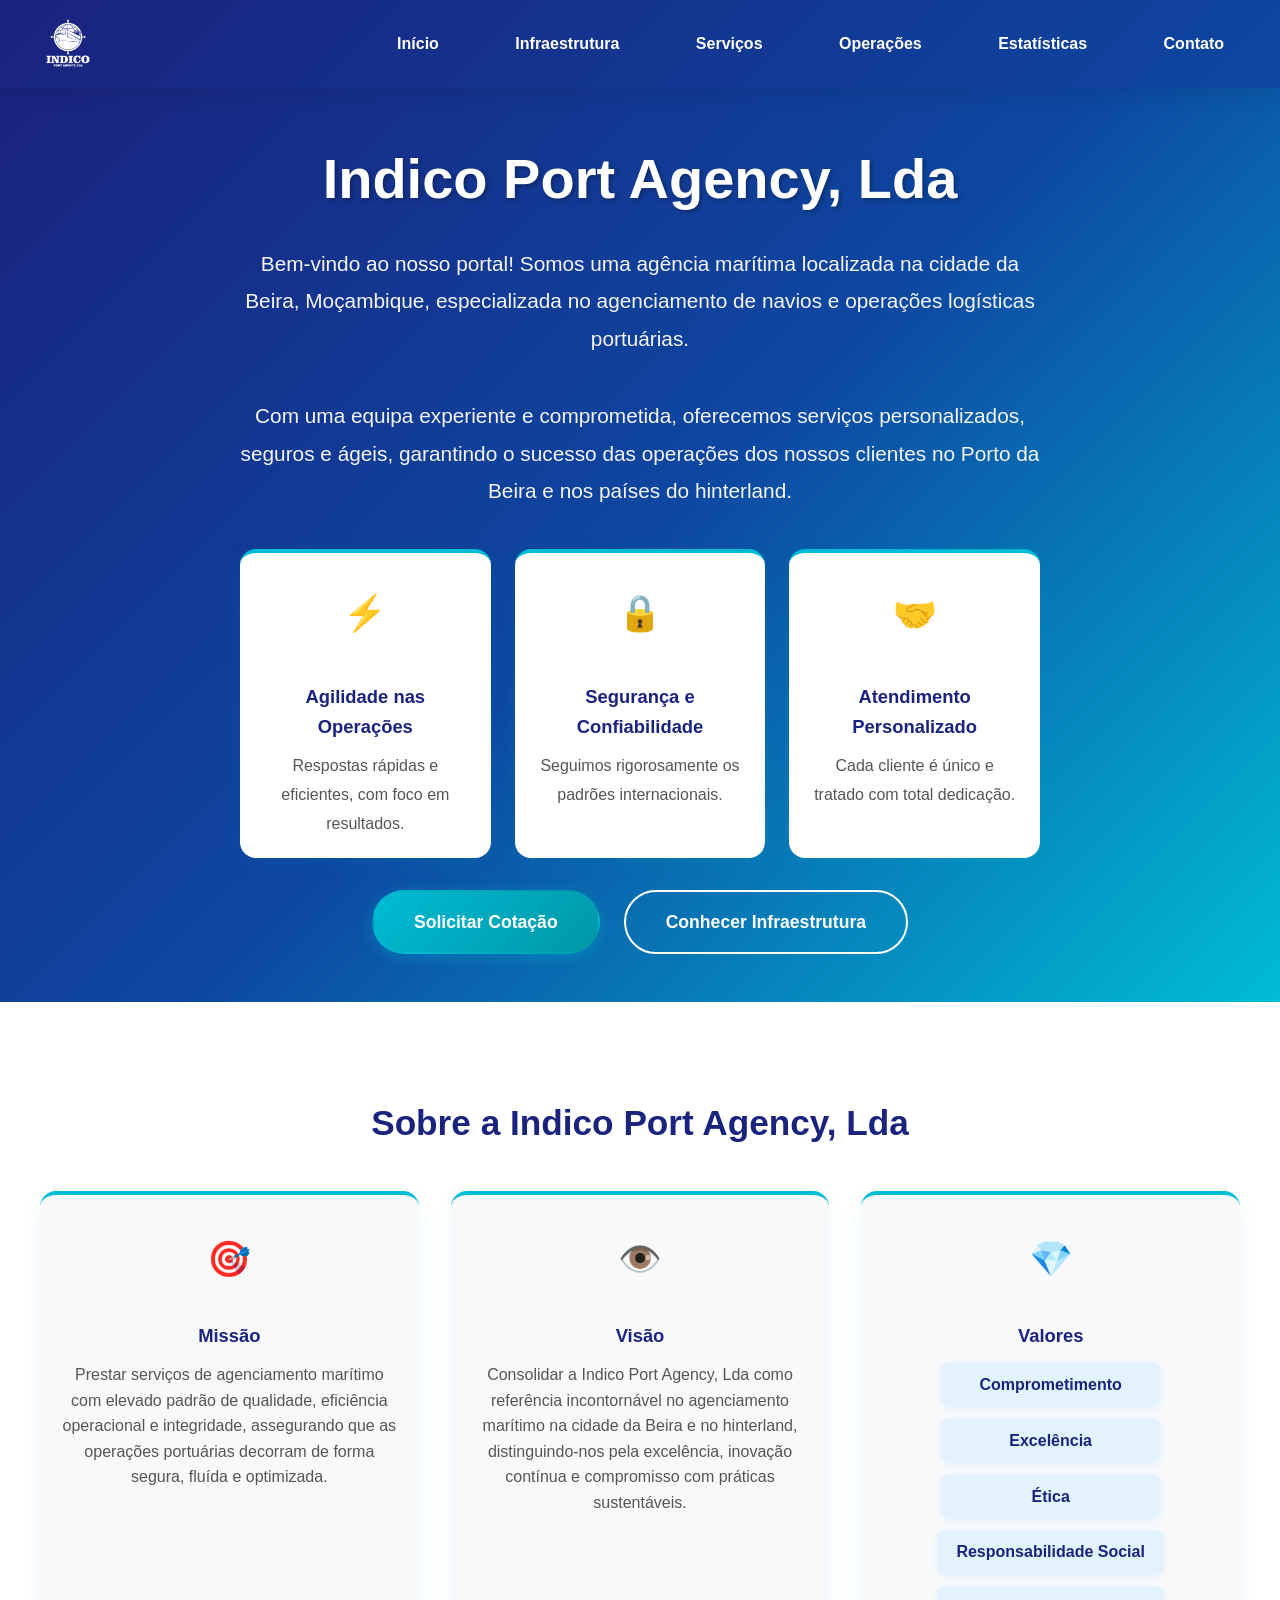
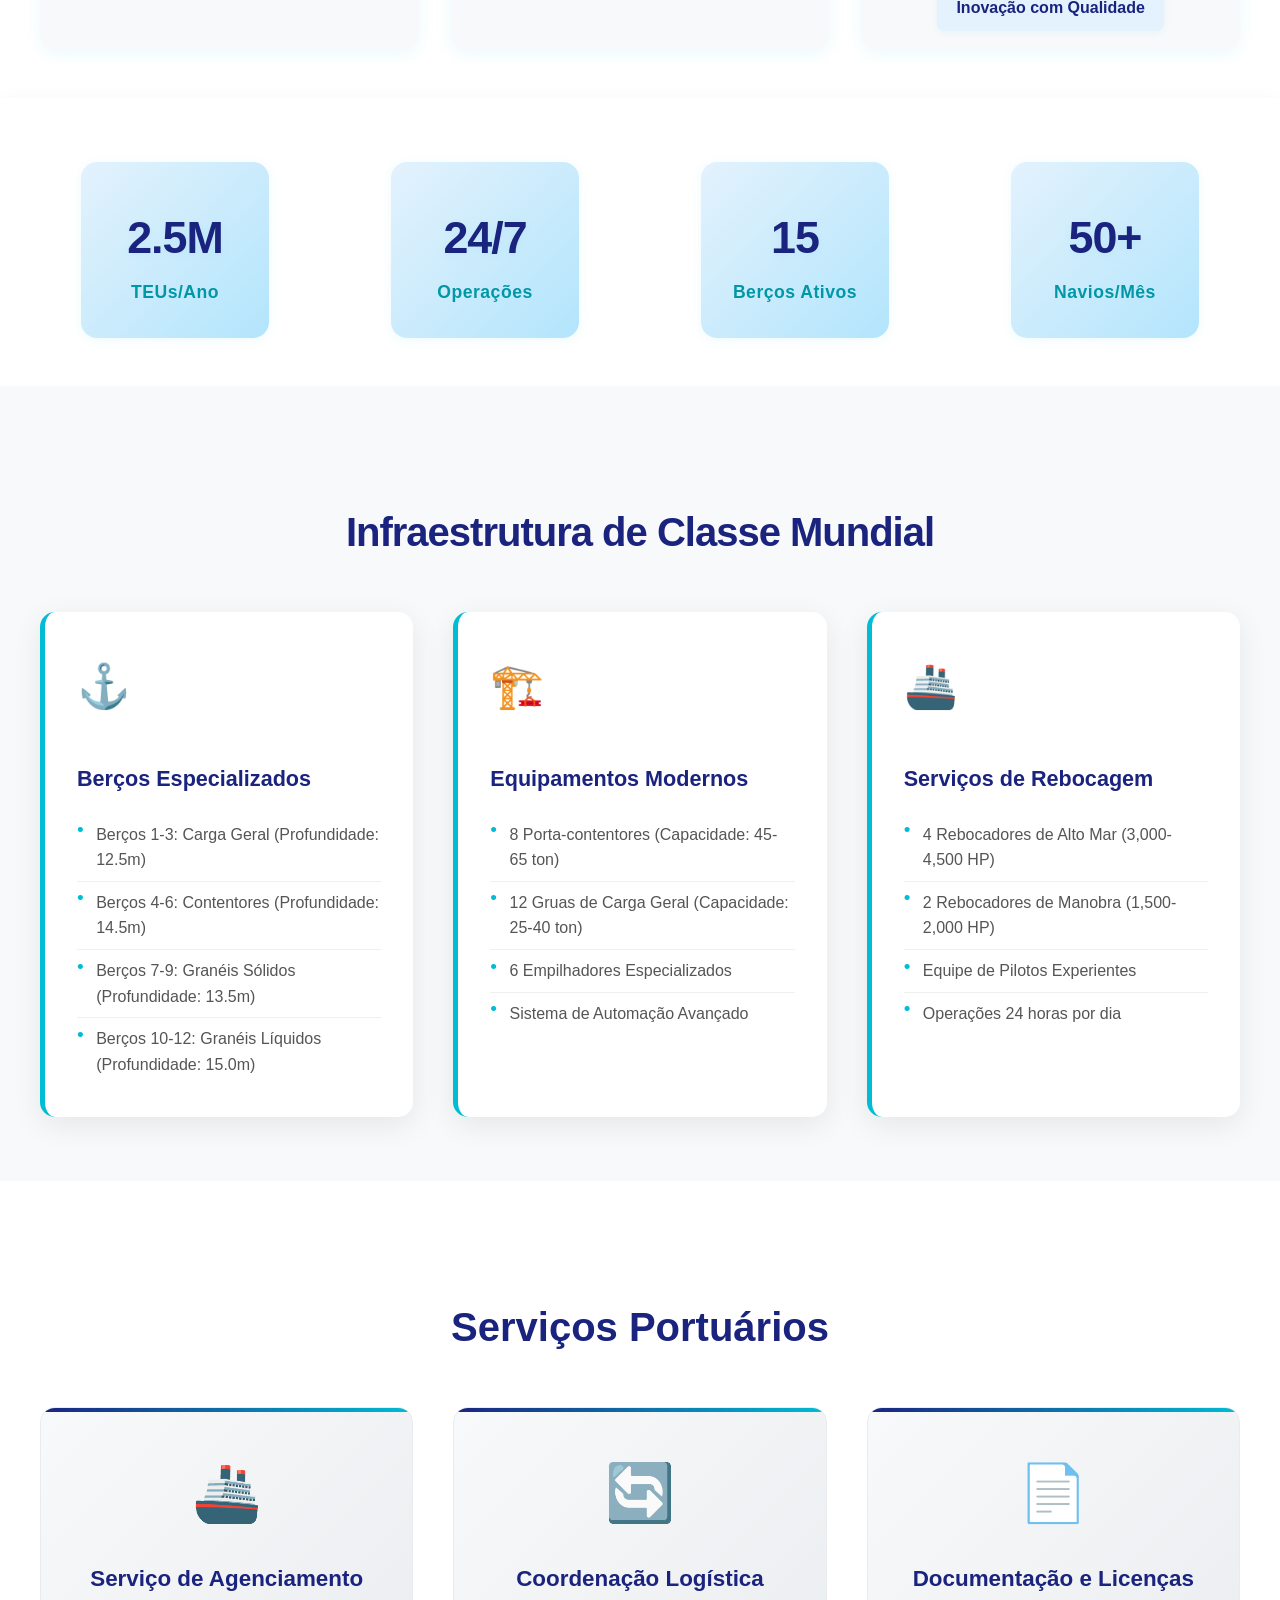
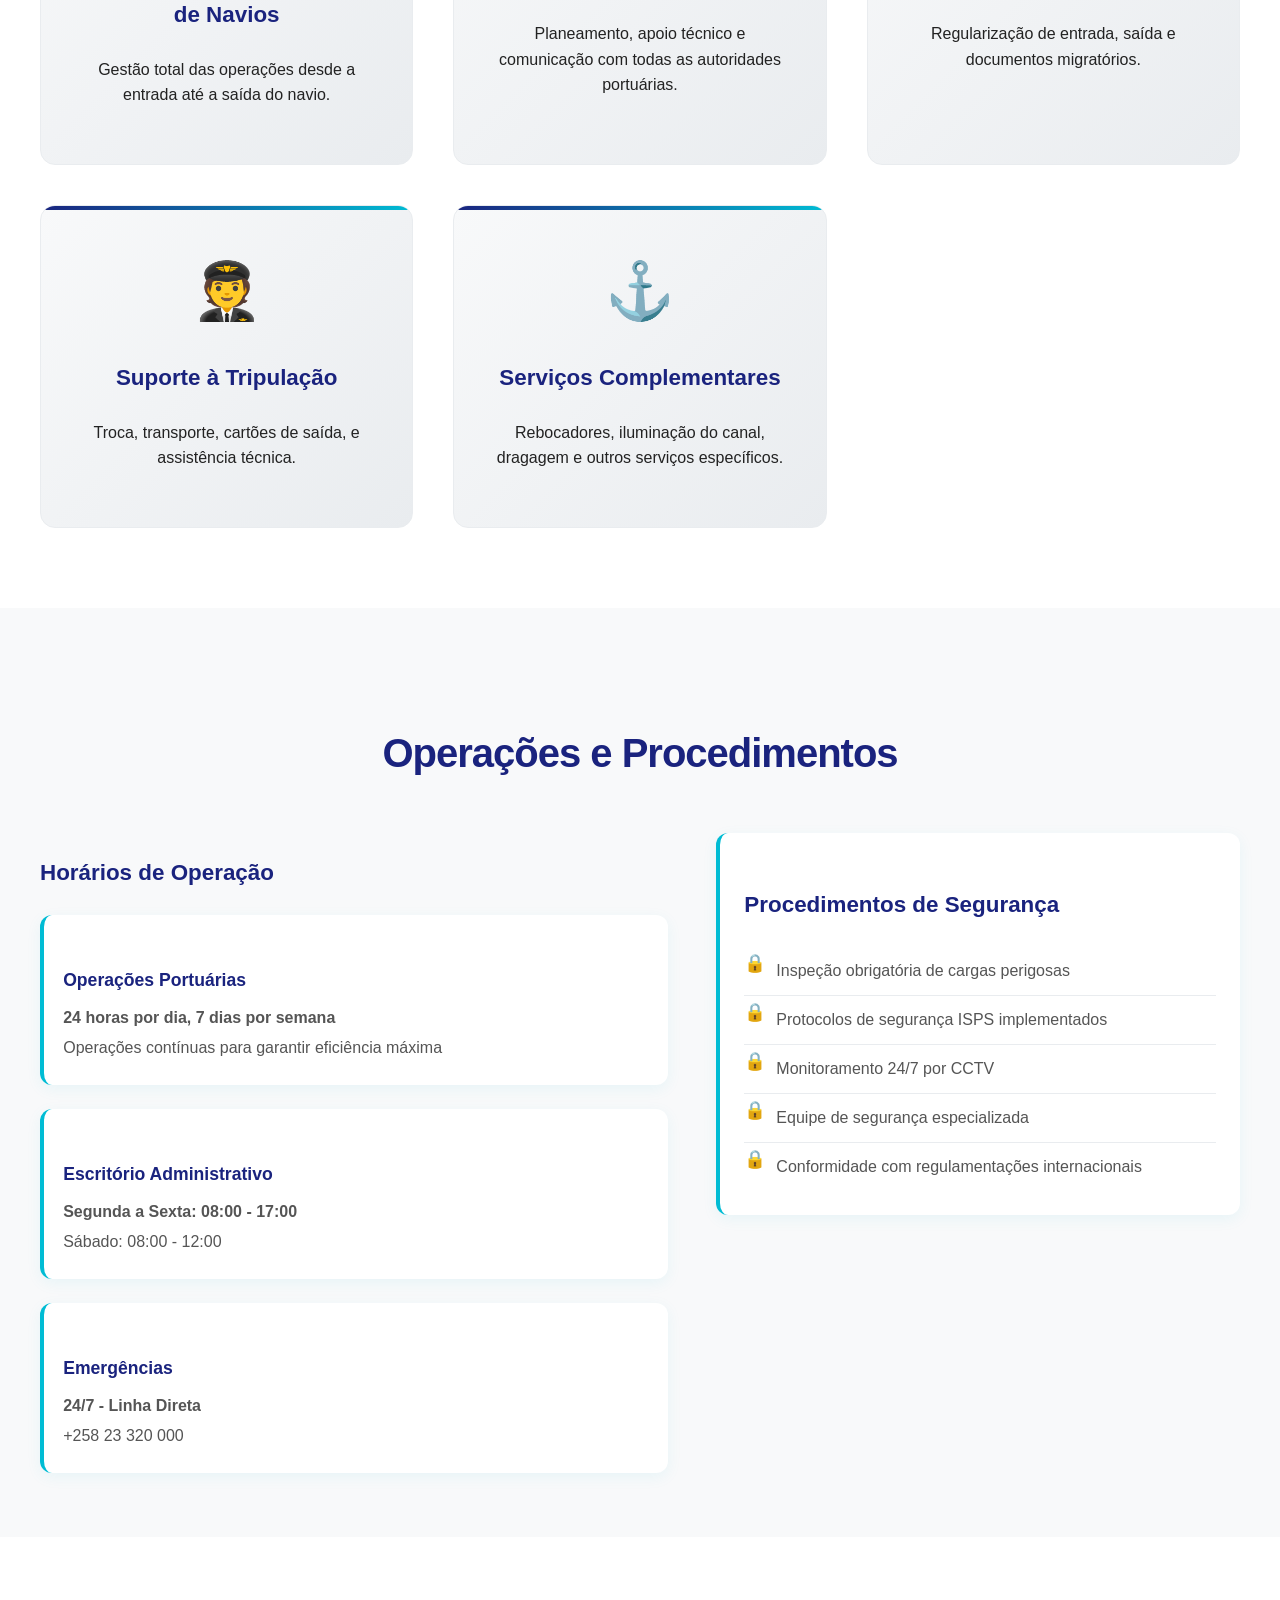
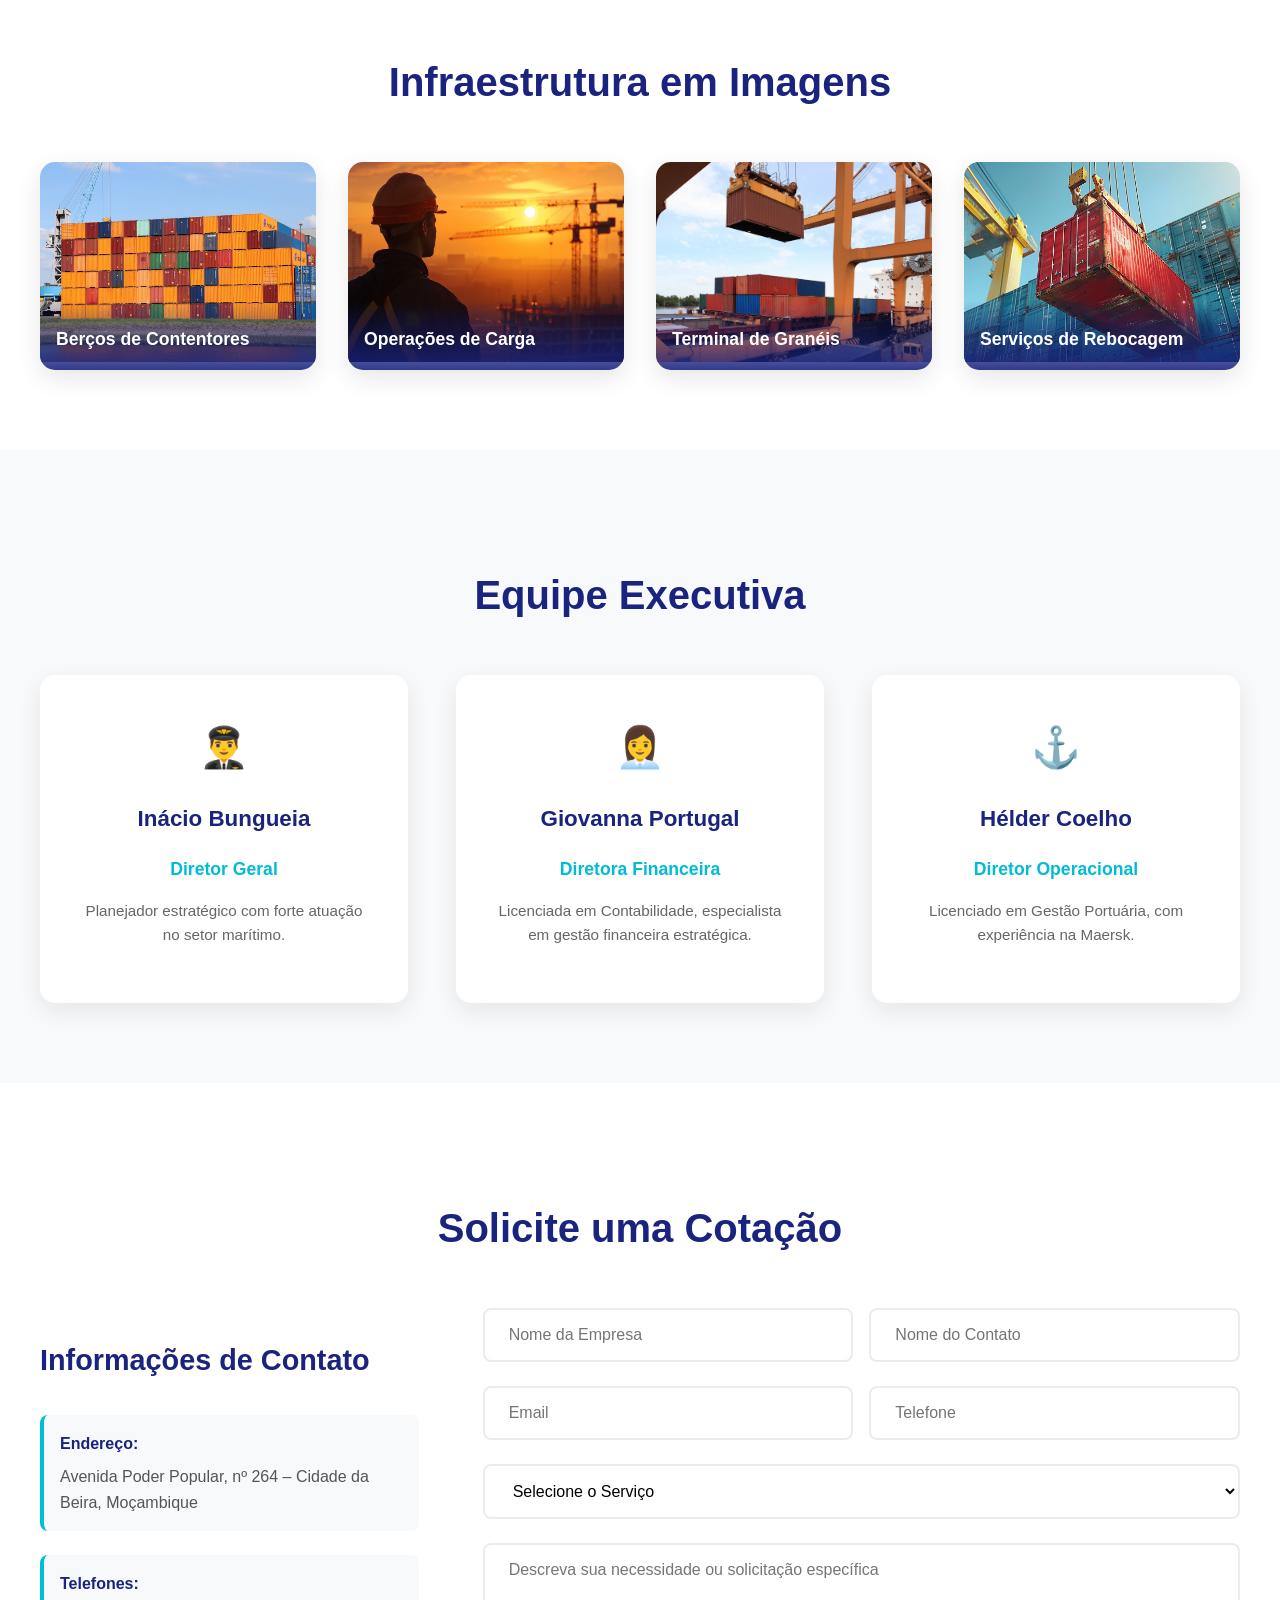
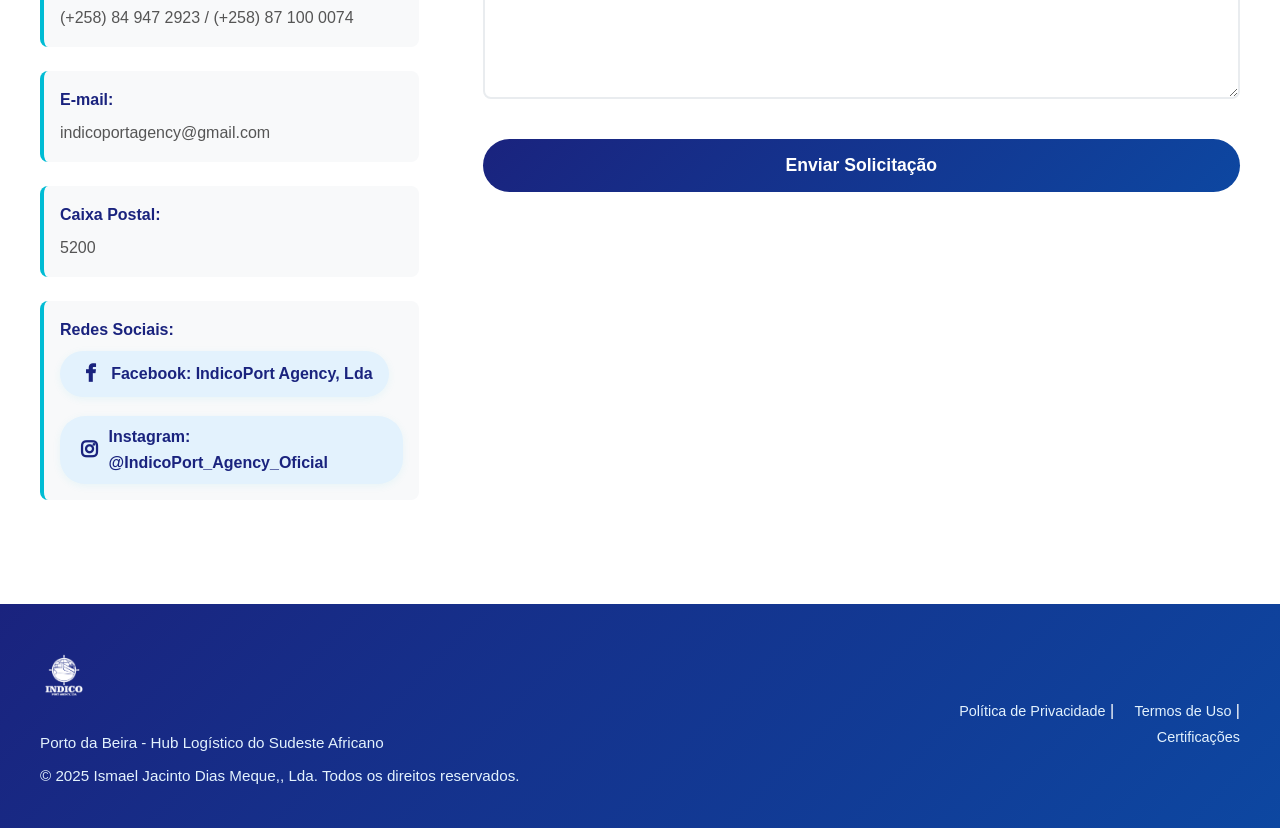
==== commit be55c777: "Feat: New Picture" ====
--- a/index.html
+++ b/index.html
@@ -221,7 +221,7 @@
             <h2>Infraestrutura em Imagens</h2>
             <div class="porto-galeria-grid">
                 <div class="porto-galeria-item">
-                    <img src="images/contentores.jpg" alt="Berços de Contentores">
+                    <img src="images/contentor.jpg" alt="Berços de Contentores">
                     <div class="porto-galeria-caption">Berços de Contentores</div>
                 </div>
                 <div class="porto-galeria-item">
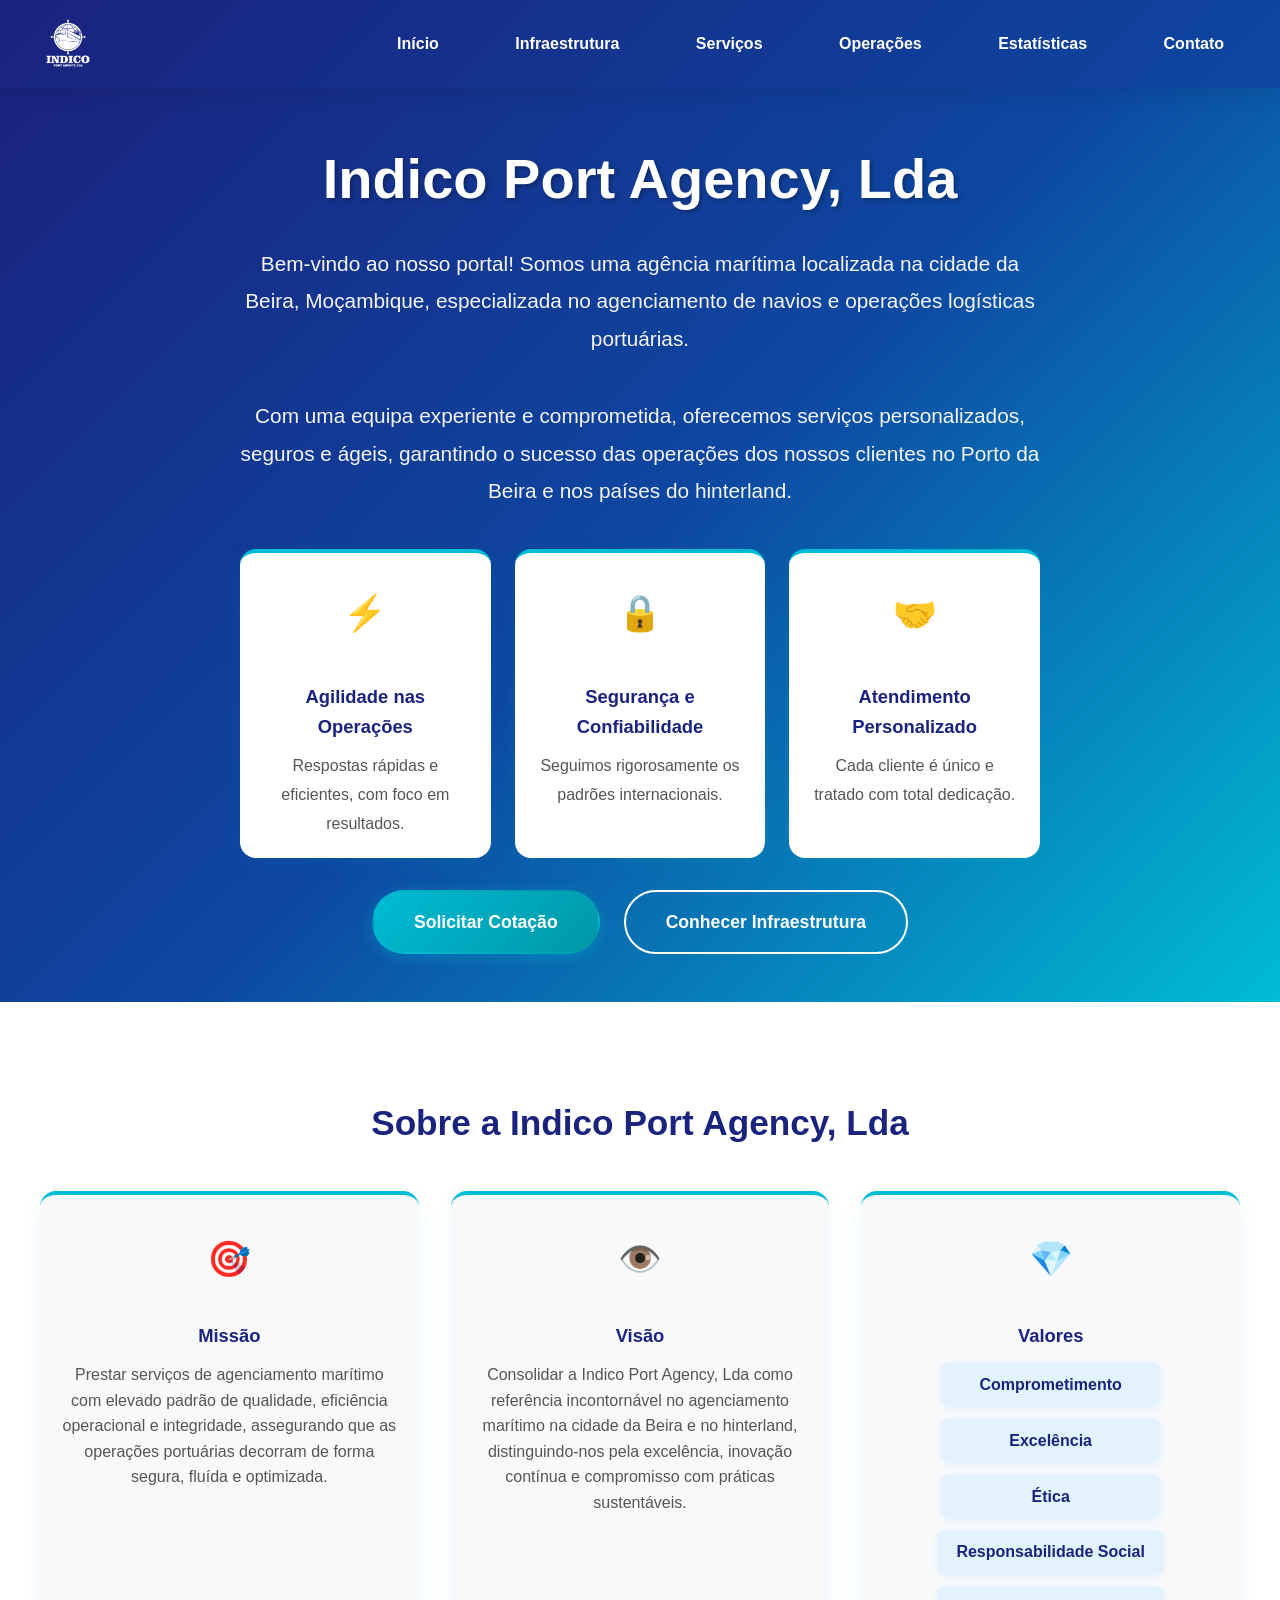
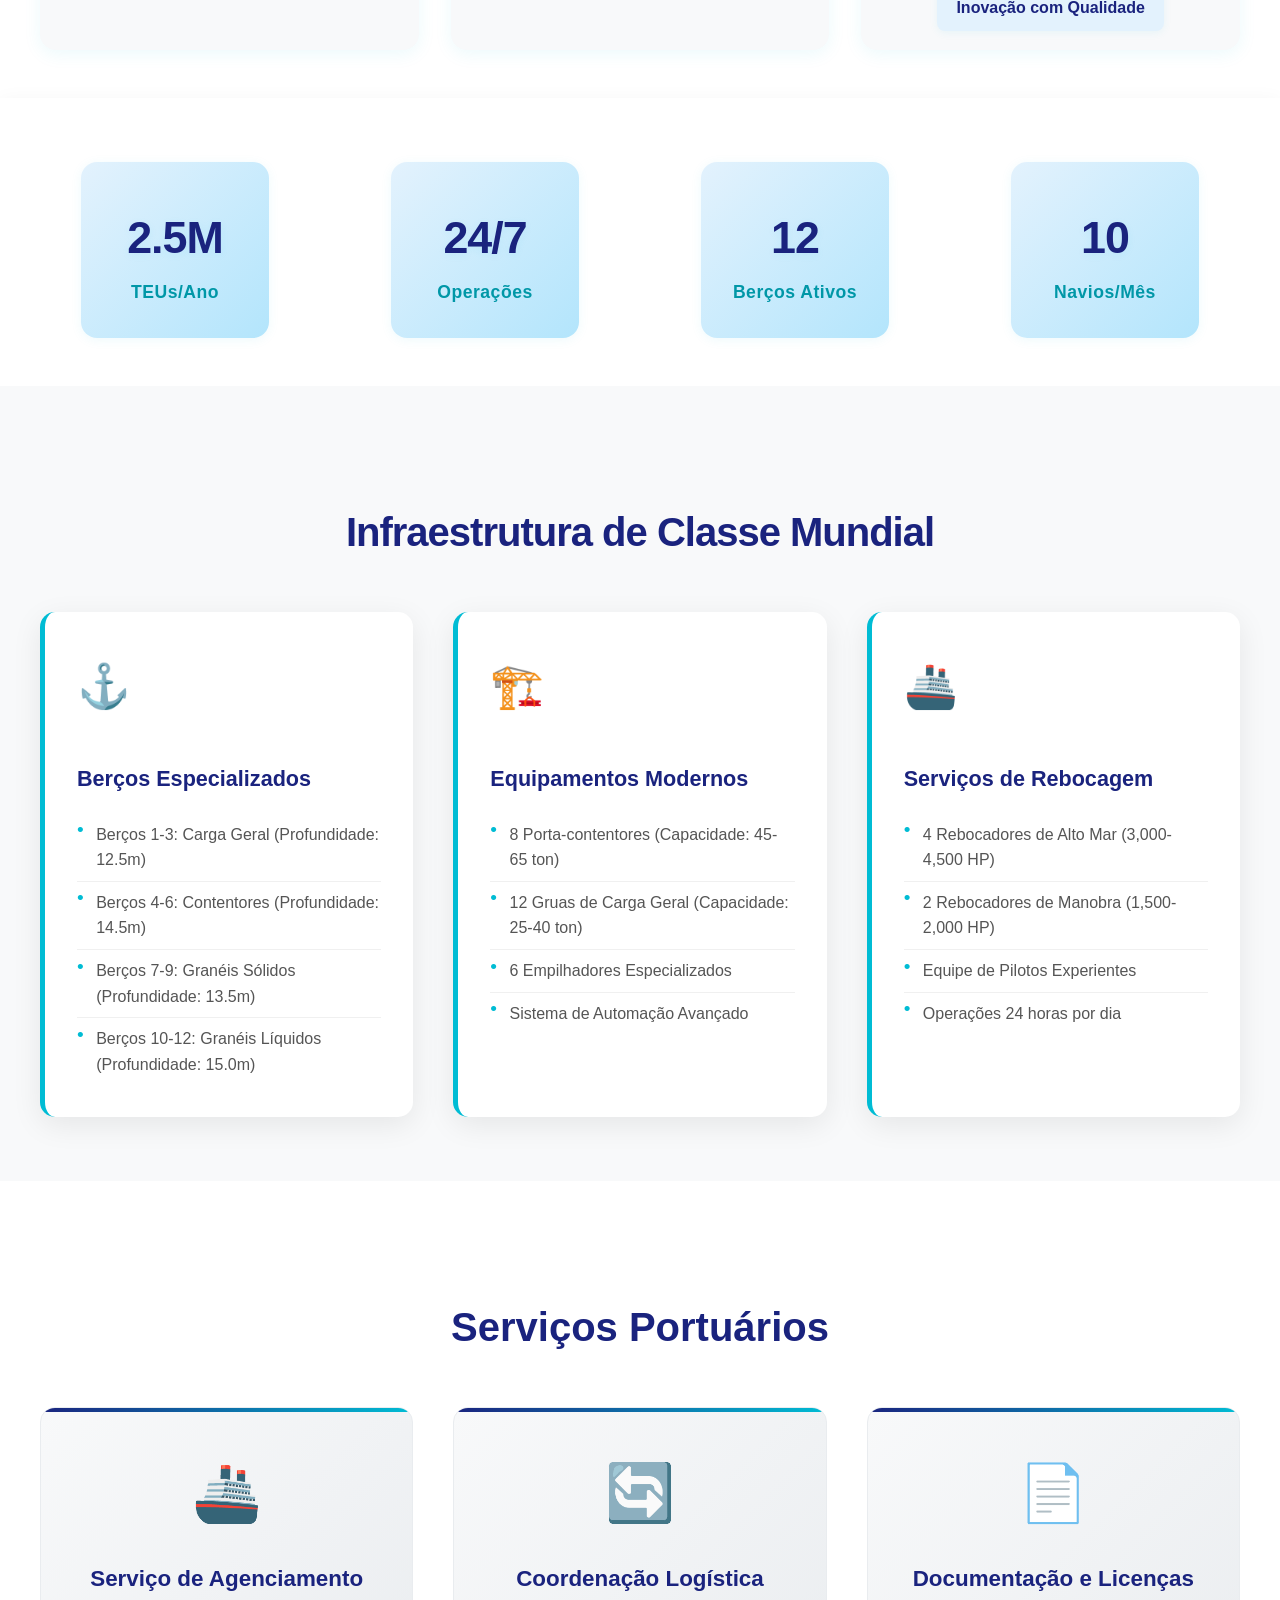
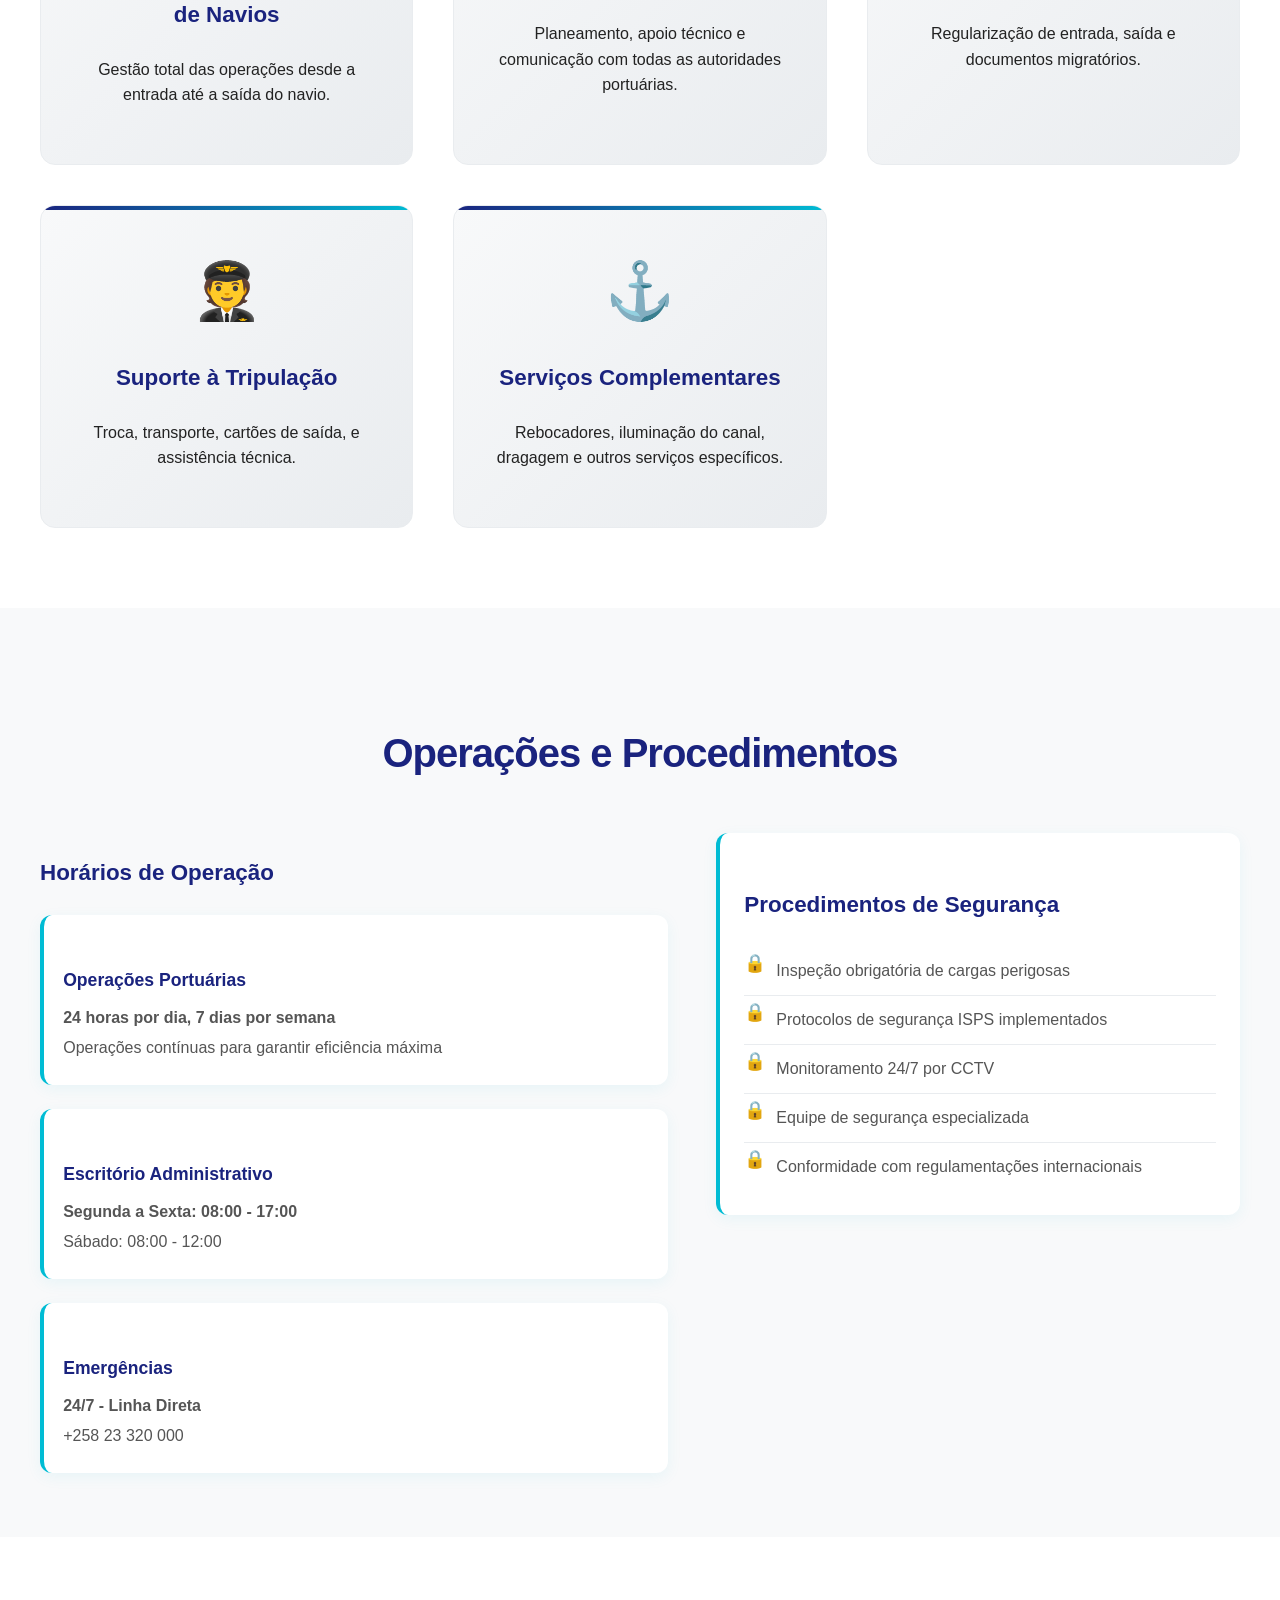
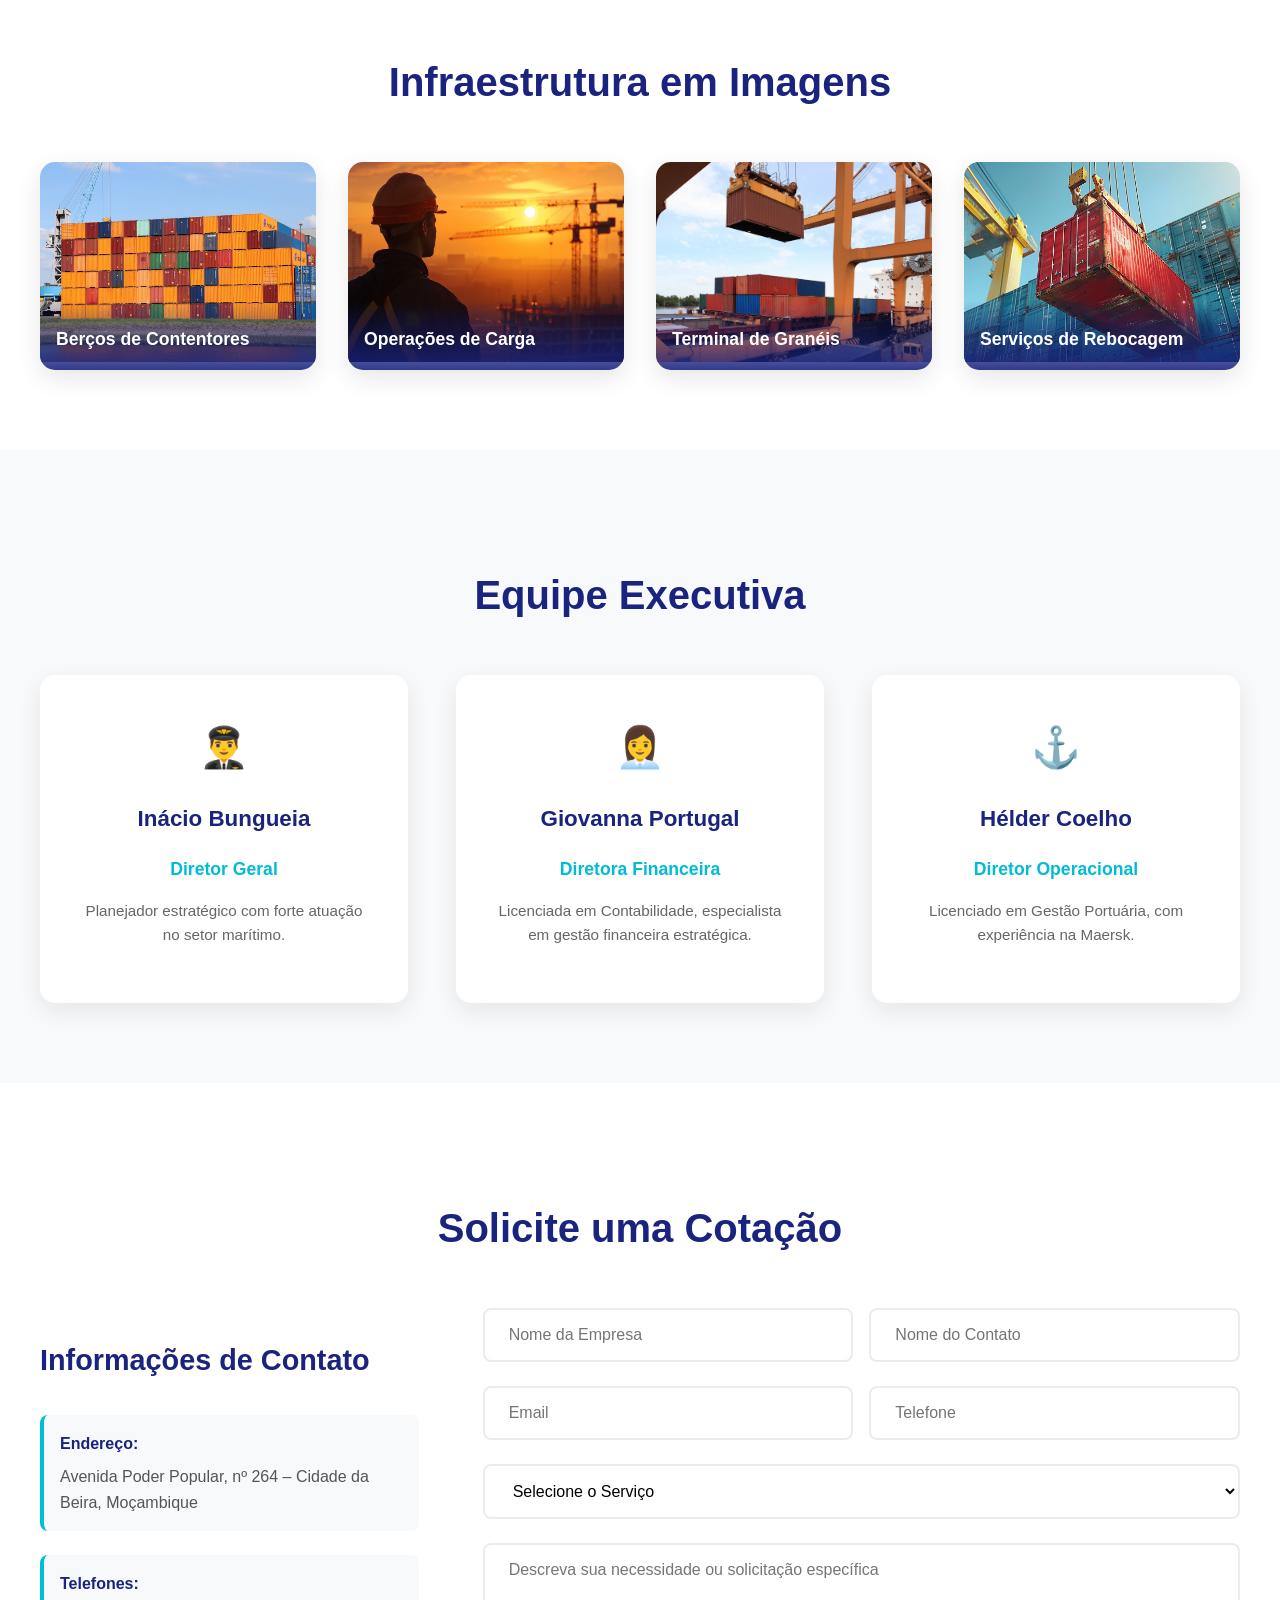
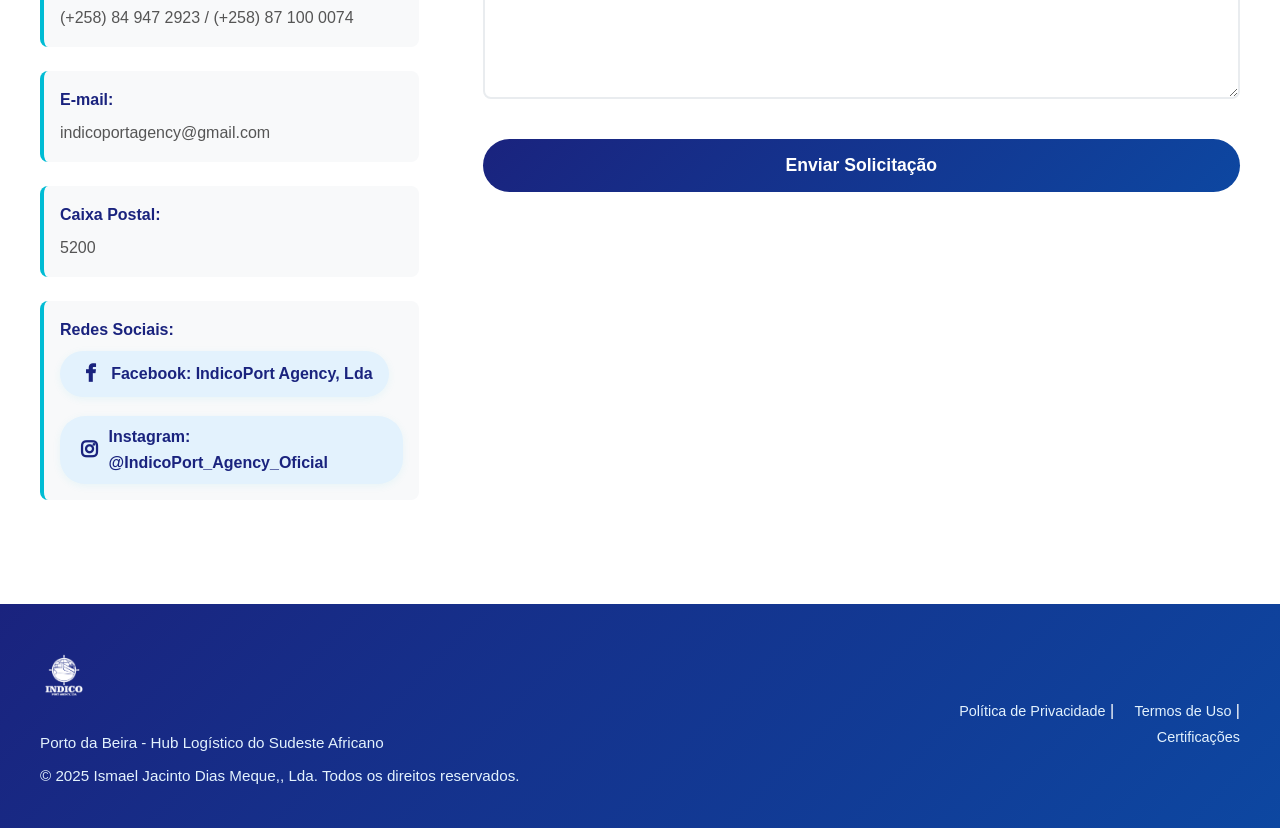
==== commit 5eb467ff: "Update" ====
--- a/index.html
+++ b/index.html
@@ -96,11 +96,11 @@
                     <div class="porto-stat-label">Operações</div>
                 </div>
                 <div class="porto-stat-item">
-                    <div class="porto-stat-number">15</div>
+                    <div class="porto-stat-number">12</div>
                     <div class="porto-stat-label">Berços Ativos</div>
                 </div>
                 <div class="porto-stat-item">
-                    <div class="porto-stat-number">50+</div>
+                    <div class="porto-stat-number">10</div>
                     <div class="porto-stat-label">Navios/Mês</div>
                 </div>
             </div>
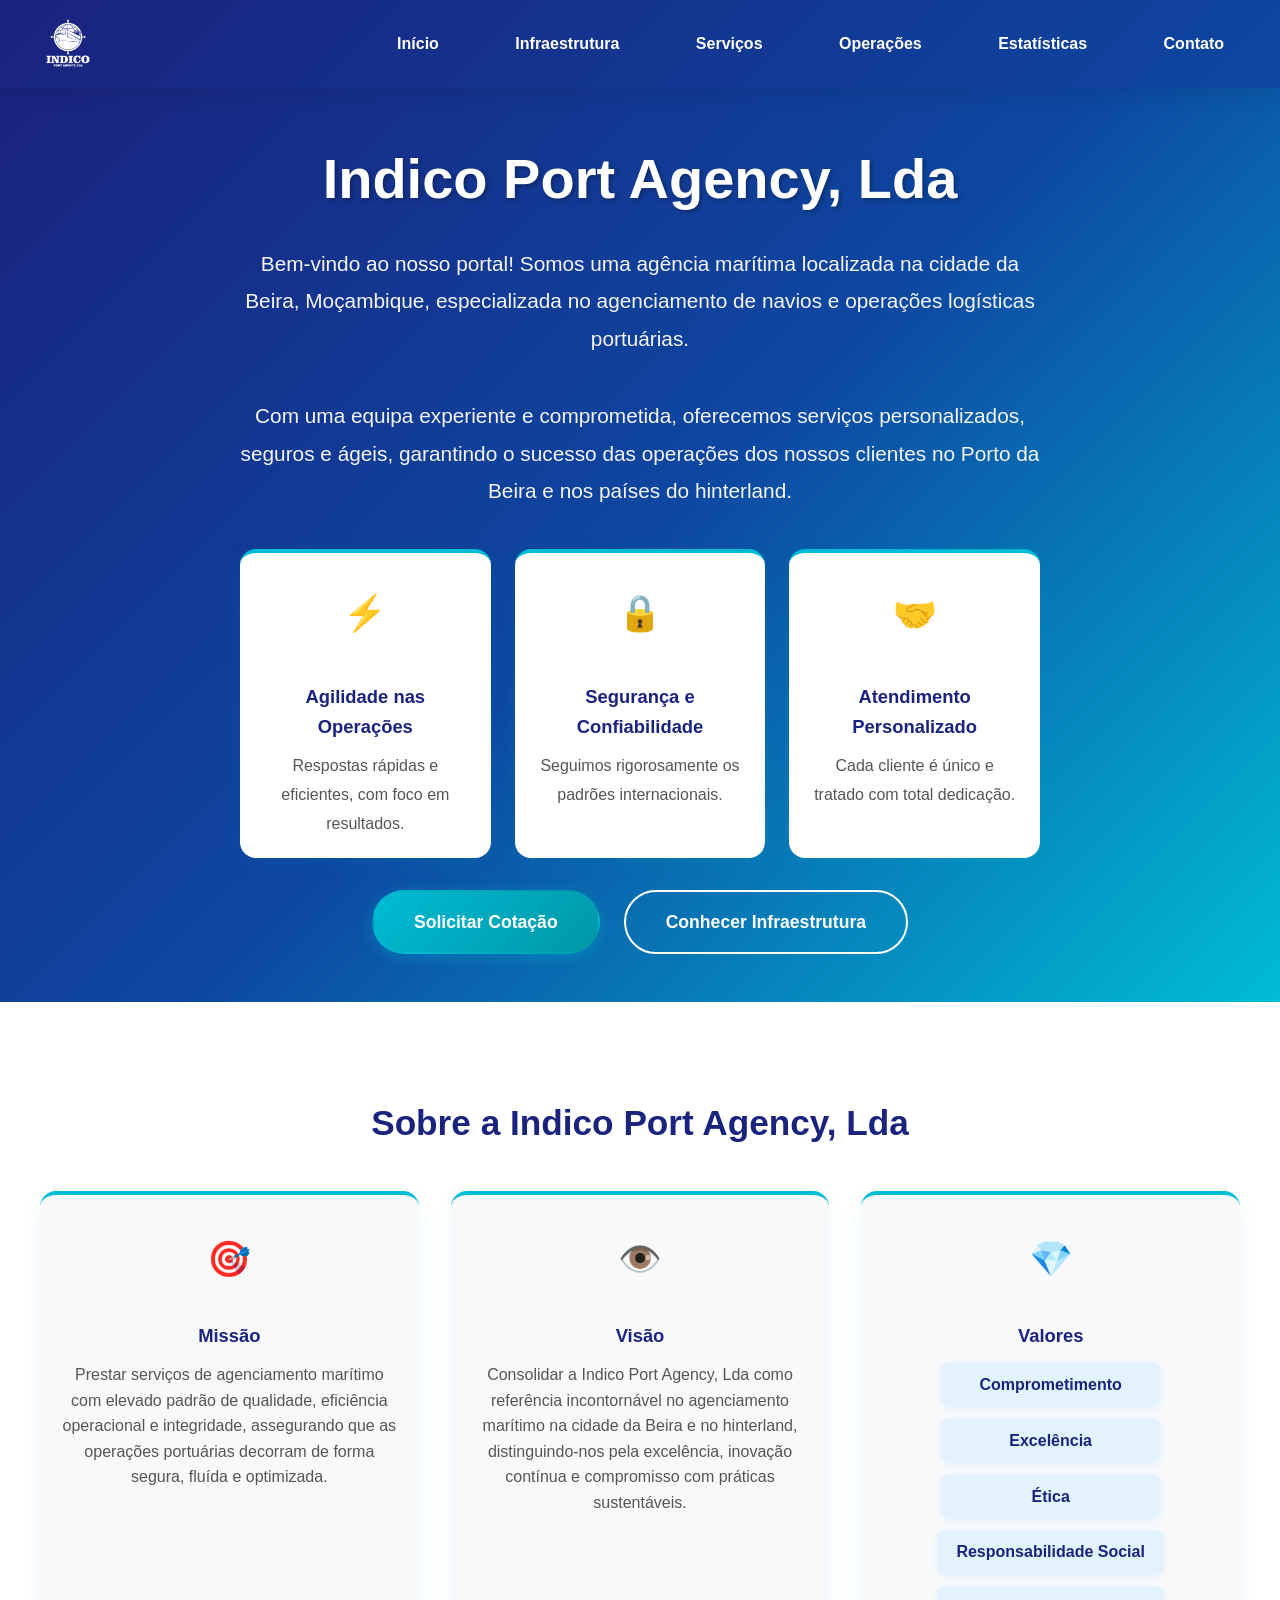
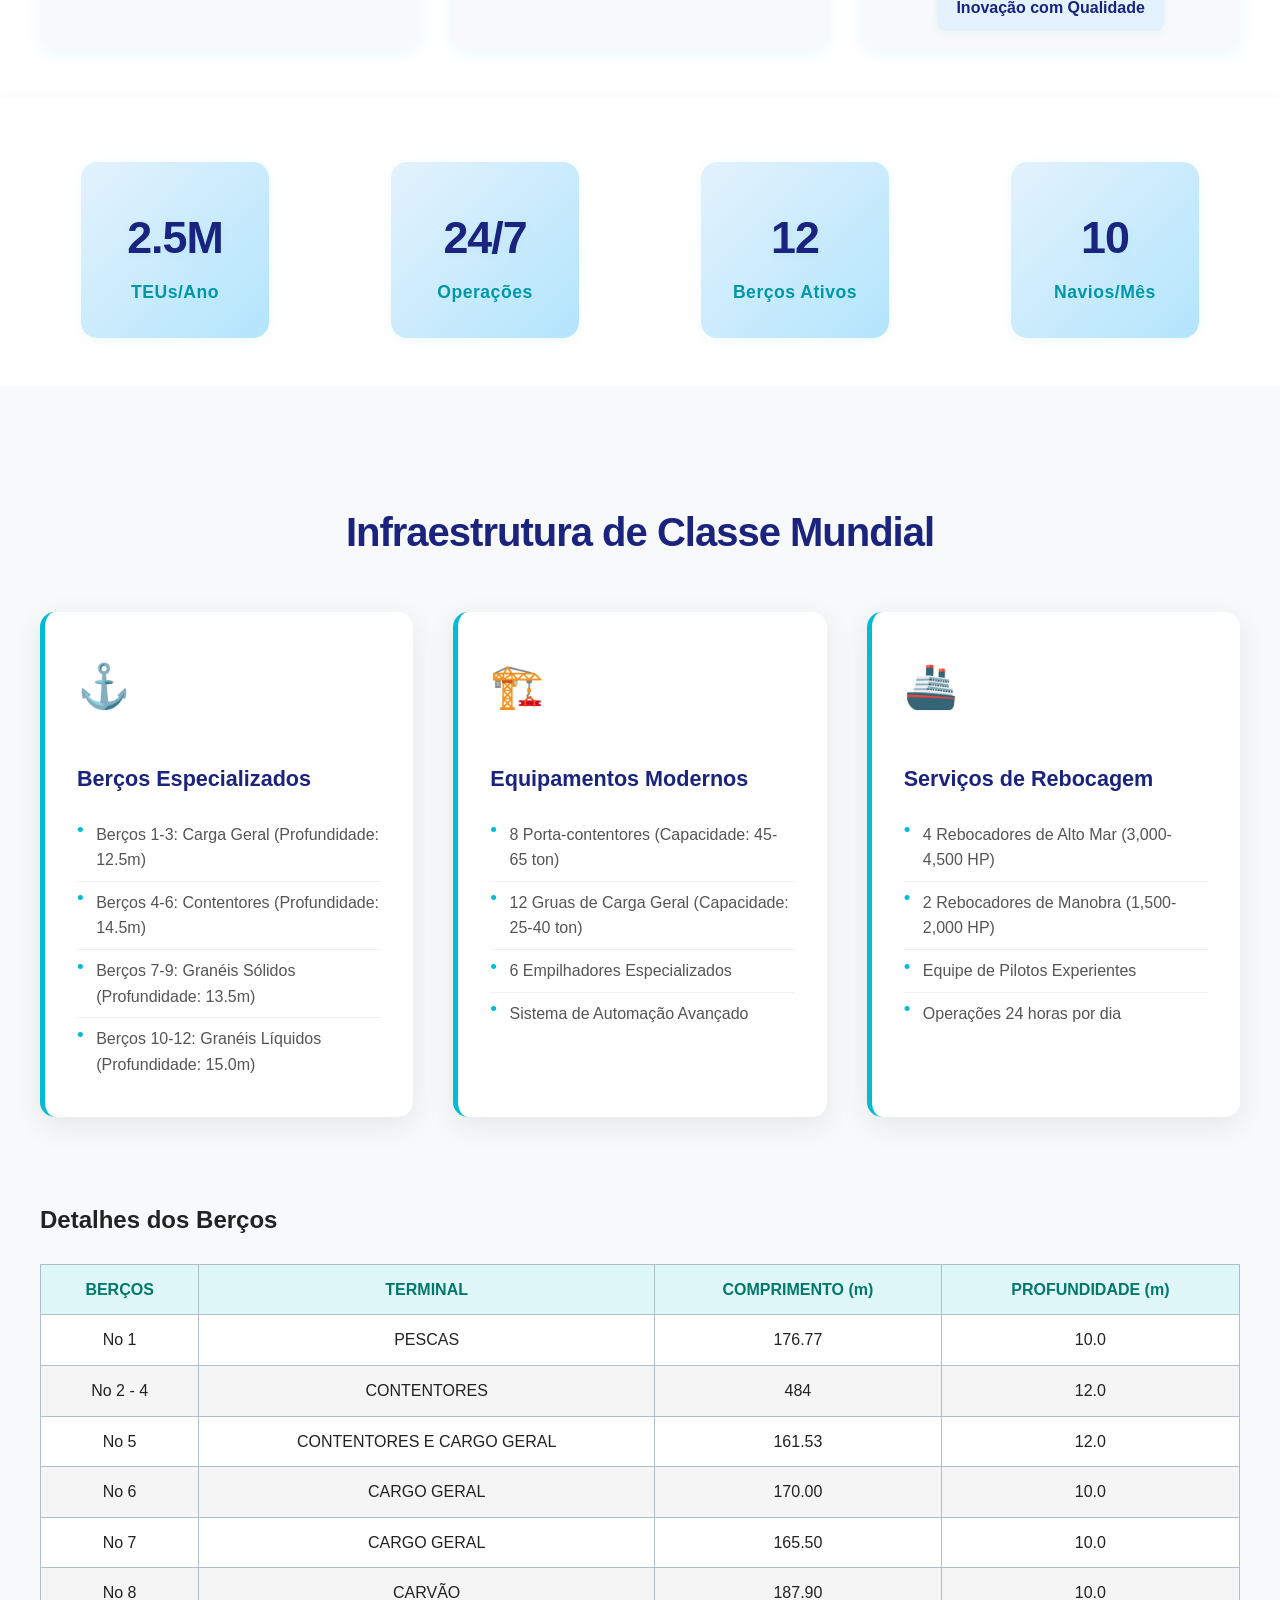
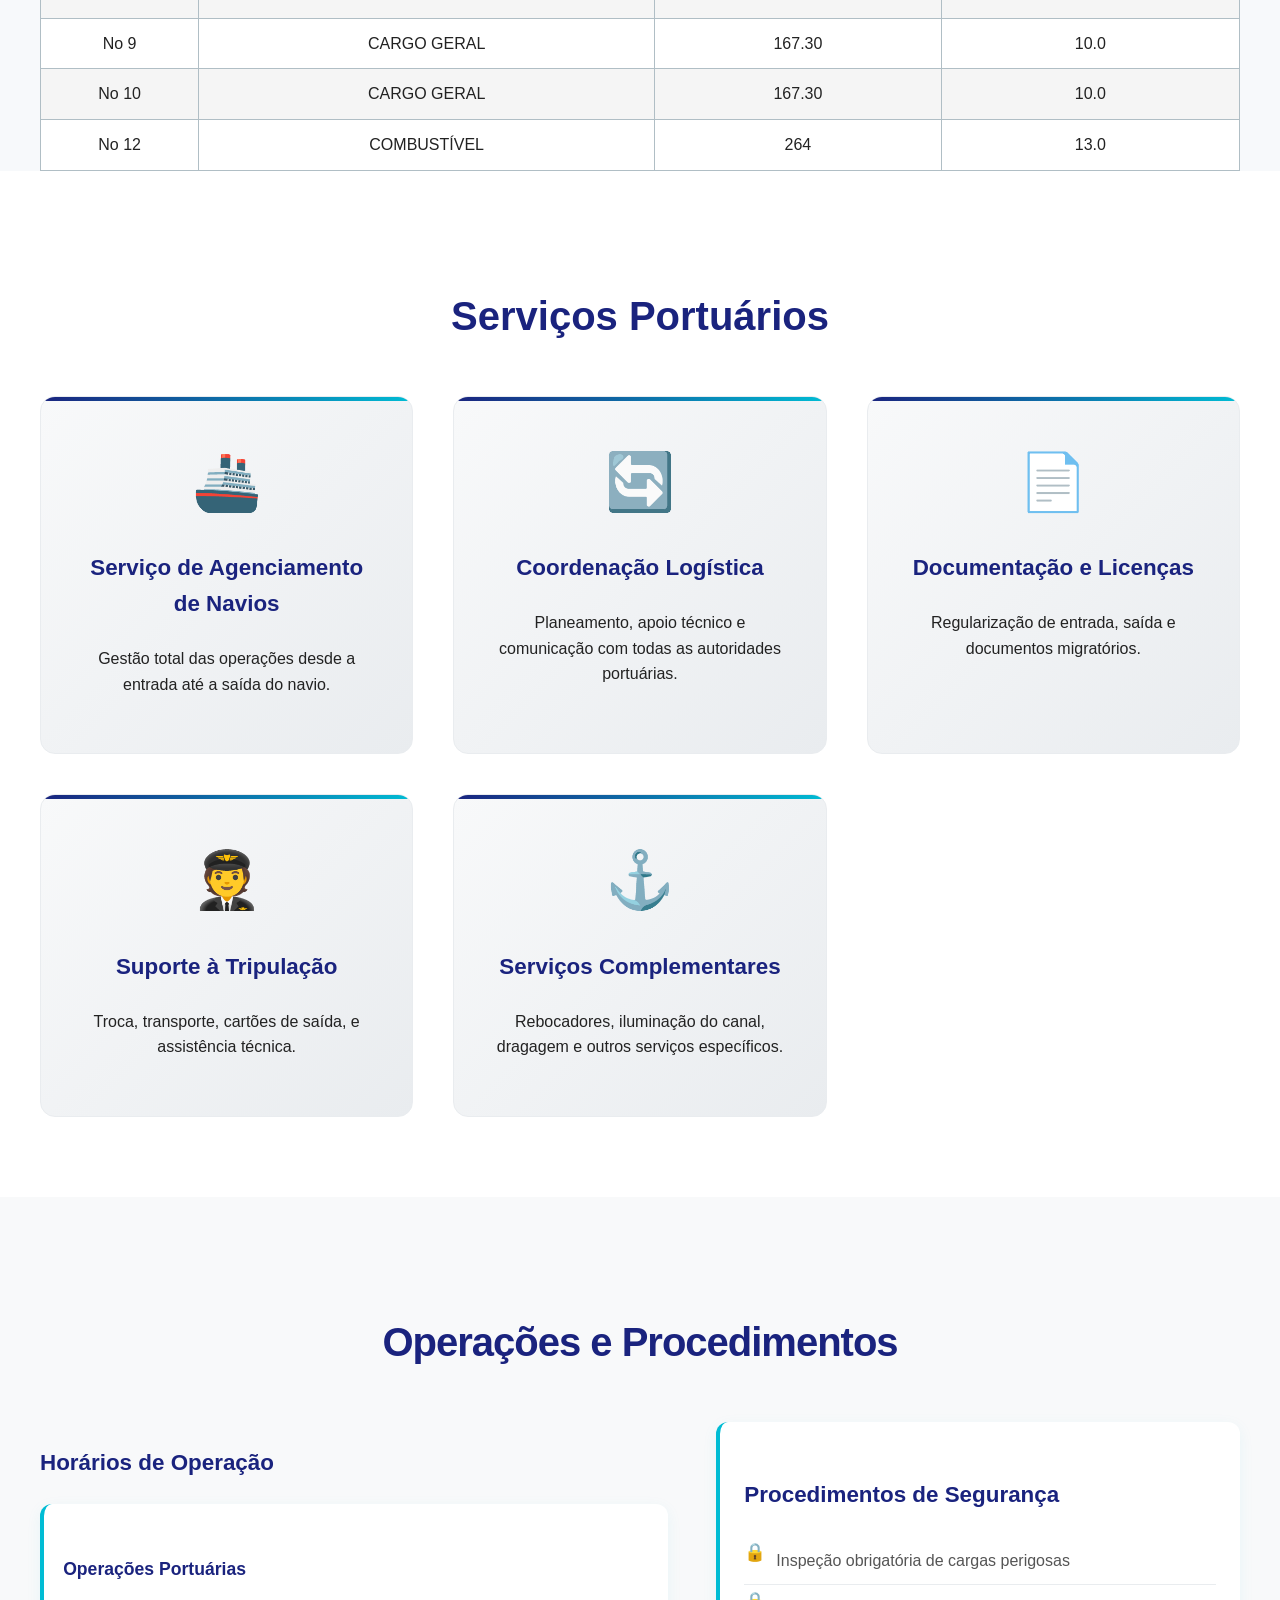
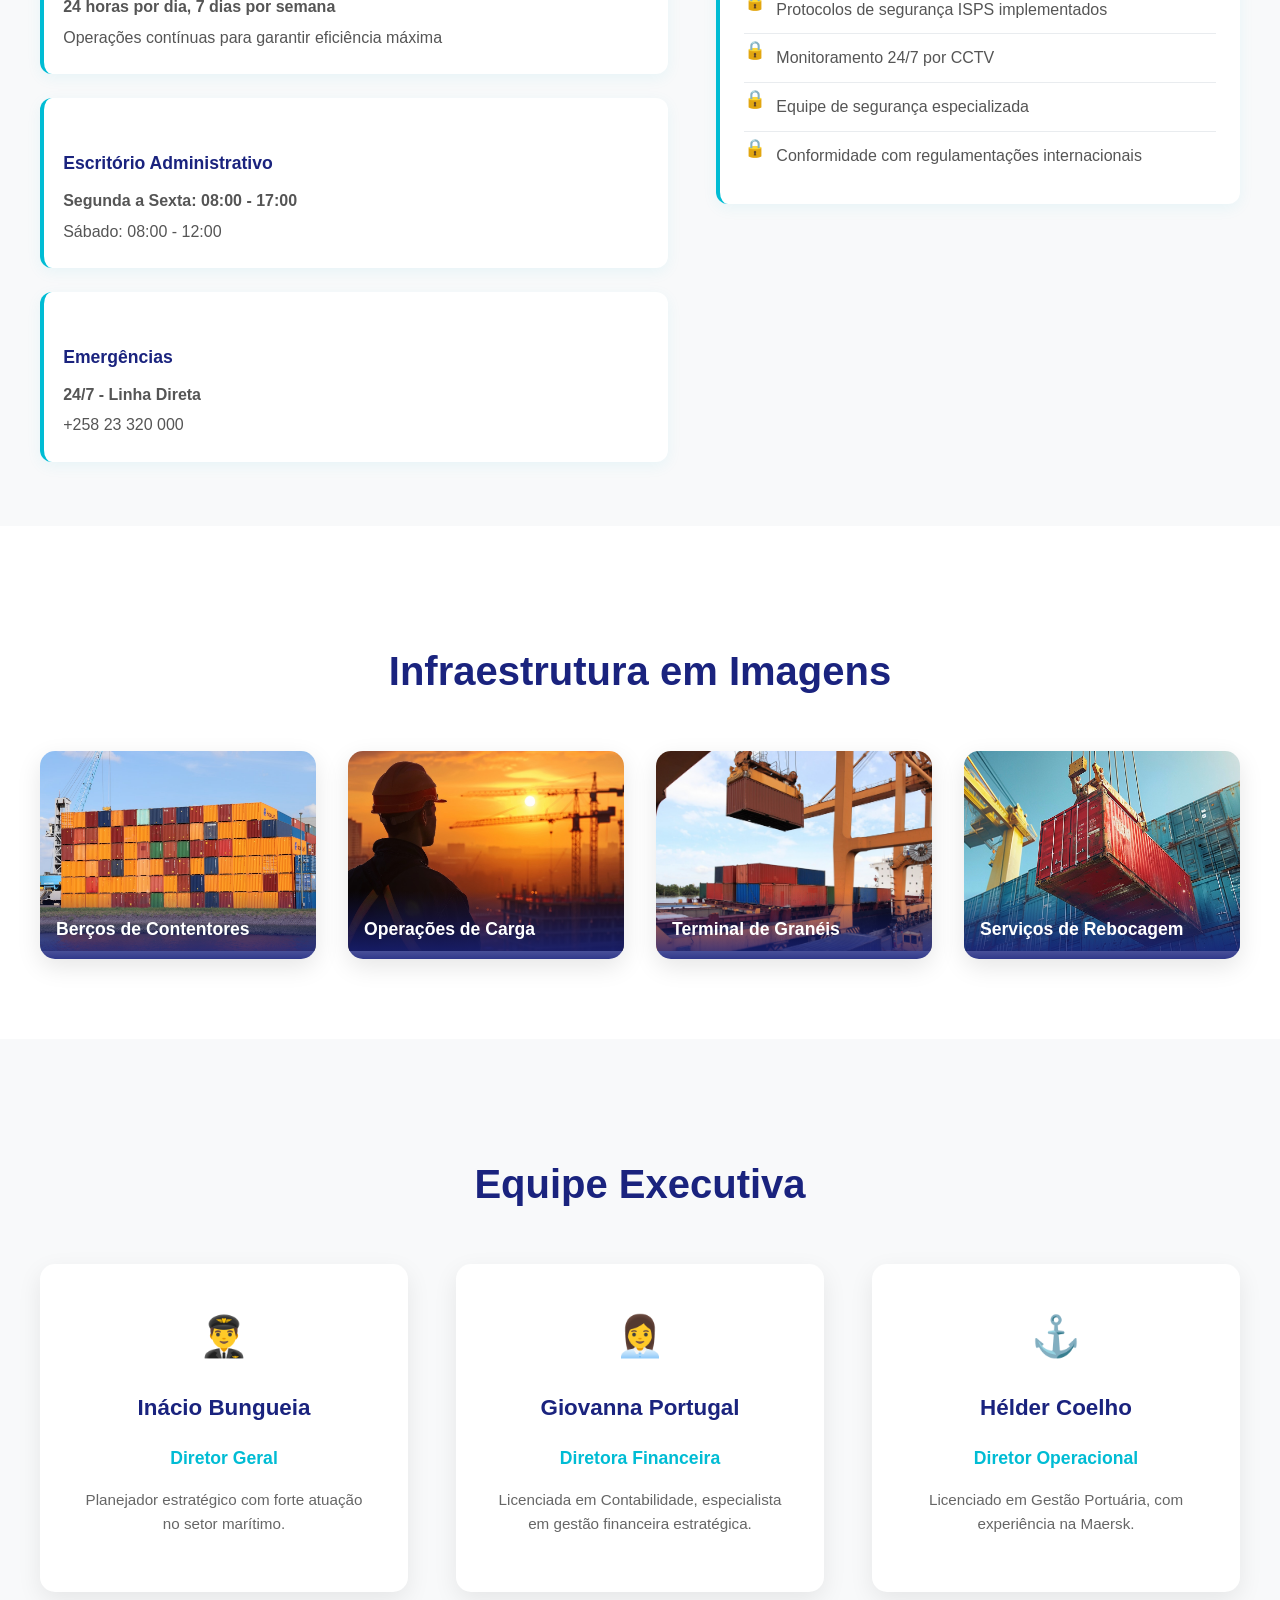
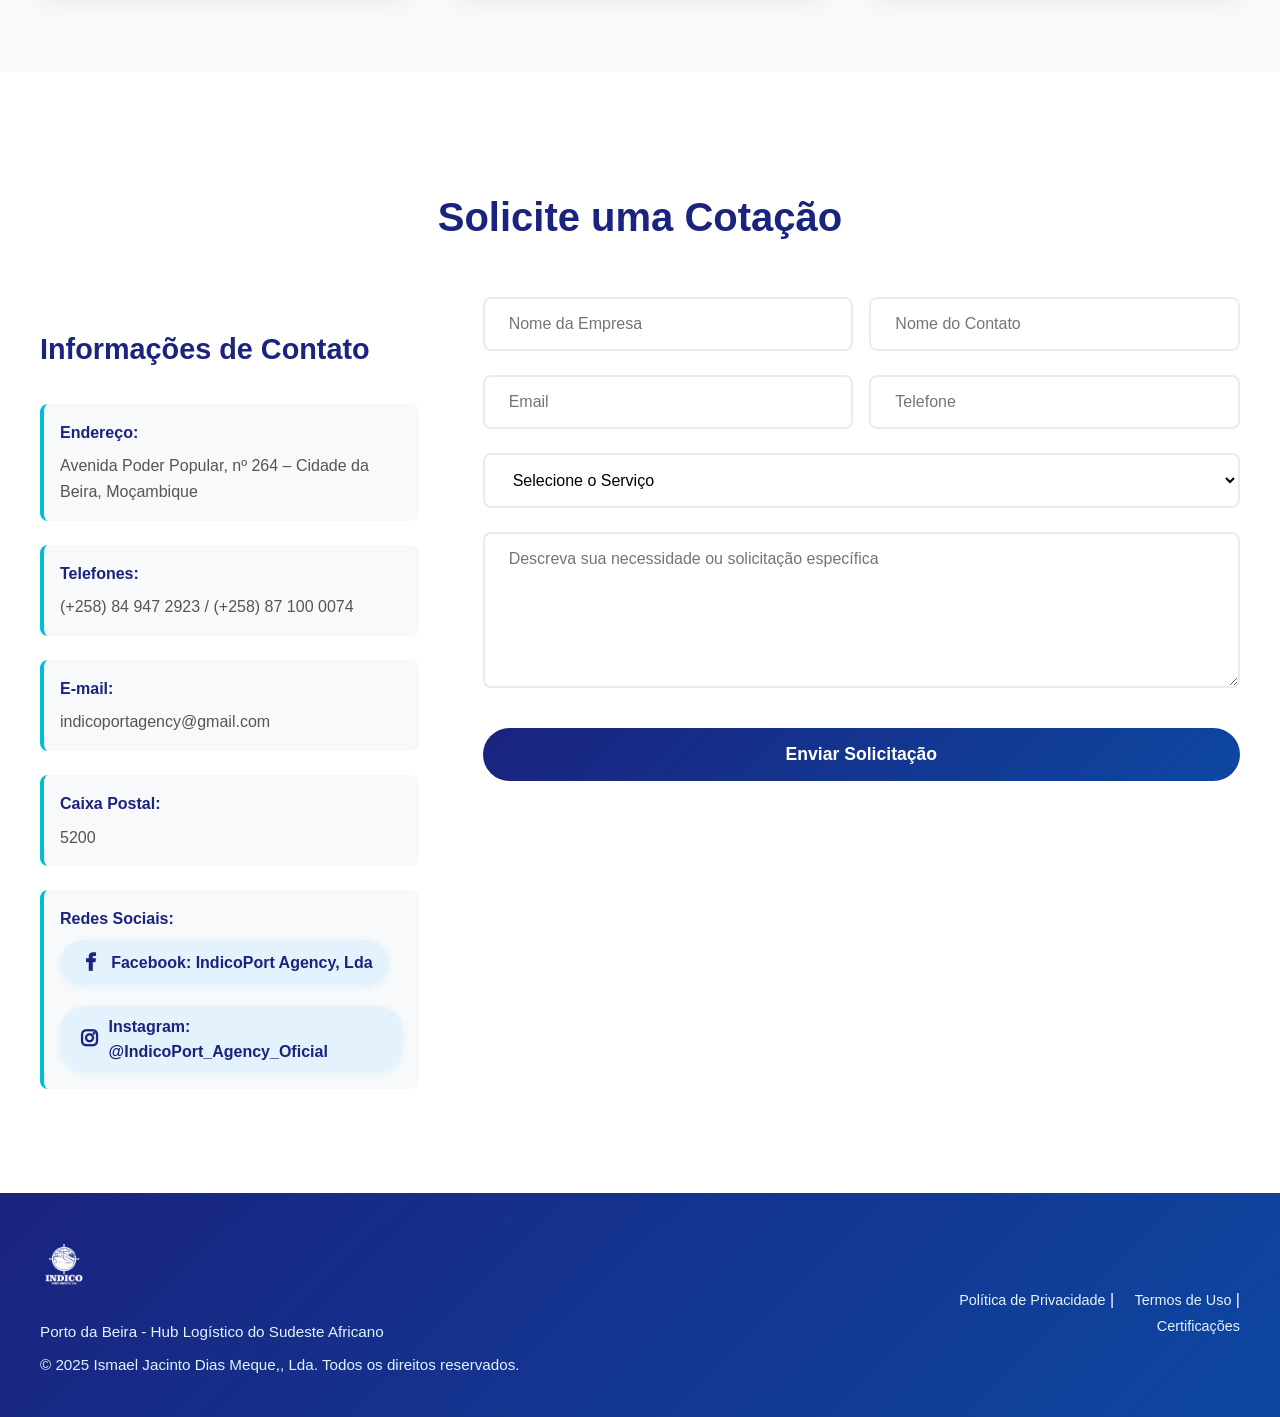
==== commit 56d56f53: "ADD - tabela" ====
--- a/index.html
+++ b/index.html
@@ -145,6 +145,80 @@
         </div>
     </section>
 
+    <section class="porto-bercos-tabela" id="bercos">
+        <div class="porto-container">
+            <h2>Detalhes dos Berços</h2>
+            <div class="tabela-responsiva">
+                <table>
+                    <thead>
+                        <tr>
+                            <th>BERÇOS</th>
+                            <th>TERMINAL</th>
+                            <th>COMPRIMENTO (m)</th>
+                            <th>PROFUNDIDADE (m)</th>
+                        </tr>
+                    </thead>
+                    <tbody>
+                        <tr>
+                            <td>No 1</td>
+                            <td>PESCAS</td>
+                            <td>176.77</td>
+                            <td>10.0</td>
+                        </tr>
+                        <tr>
+                            <td>No 2 - 4</td>
+                            <td>CONTENTORES</td>
+                            <td>484</td>
+                            <td>12.0</td>
+                        </tr>
+                        <tr>
+                            <td>No 5</td>
+                            <td>CONTENTORES E CARGO GERAL</td>
+                            <td>161.53</td>
+                            <td>12.0</td>
+                        </tr>
+                        <tr>
+                            <td>No 6</td>
+                            <td>CARGO GERAL</td>
+                            <td>170.00</td>
+                            <td>10.0</td>
+                        </tr>
+                        <tr>
+                            <td>No 7</td>
+                            <td>CARGO GERAL</td>
+                            <td>165.50</td>
+                            <td>10.0</td>
+                        </tr>
+                        <tr>
+                            <td>No 8</td>
+                            <td>CARVÃO</td>
+                            <td>187.90</td>
+                            <td>10.0</td>
+                        </tr>
+                        <tr>
+                            <td>No 9</td>
+                            <td>CARGO GERAL</td>
+                            <td>167.30</td>
+                            <td>10.0</td>
+                        </tr>
+                        <tr>
+                            <td>No 10</td>
+                            <td>CARGO GERAL</td>
+                            <td>167.30</td>
+                            <td>10.0</td>
+                        </tr>
+                        <tr>
+                            <td>No 12</td>
+                            <td>COMBUSTÍVEL</td>
+                            <td>264</td>
+                            <td>13.0</td>
+                        </tr>
+                    </tbody>
+                </table>
+            </div>
+        </div>
+    </section>
+
     <section class="porto-servicos" id="servicos" aria-labelledby="servicos-title">
         <div class="porto-container">
             <h2 id="servicos-title">Serviços Portuários</h2>
--- a/css/porto.css
+++ b/css/porto.css
@@ -1126,4 +1126,34 @@
   .porto-destaque-icon {
     font-size: 1.5rem;
   }
+}
+
+.tabela-responsiva {
+    overflow-x: auto;
+    margin-top: 1.5rem;
+}
+.tabela-responsiva table {
+    width: 100%;
+    border-collapse: collapse;
+    min-width: 600px;
+    background: #fff;
+}
+.tabela-responsiva th, .tabela-responsiva td {
+    border: 1px solid #b0bec5;
+    padding: 0.75rem 1rem;
+    text-align: center;
+}
+.tabela-responsiva th {
+    background: #e0f7fa;
+    color: #00796b;
+    font-weight: bold;
+}
+.tabela-responsiva tr:nth-child(even) {
+    background: #f5f5f5;
+}
+@media (max-width: 700px) {
+    .tabela-responsiva table {
+        min-width: 500px;
+        font-size: 0.95rem;
+    }
 } 
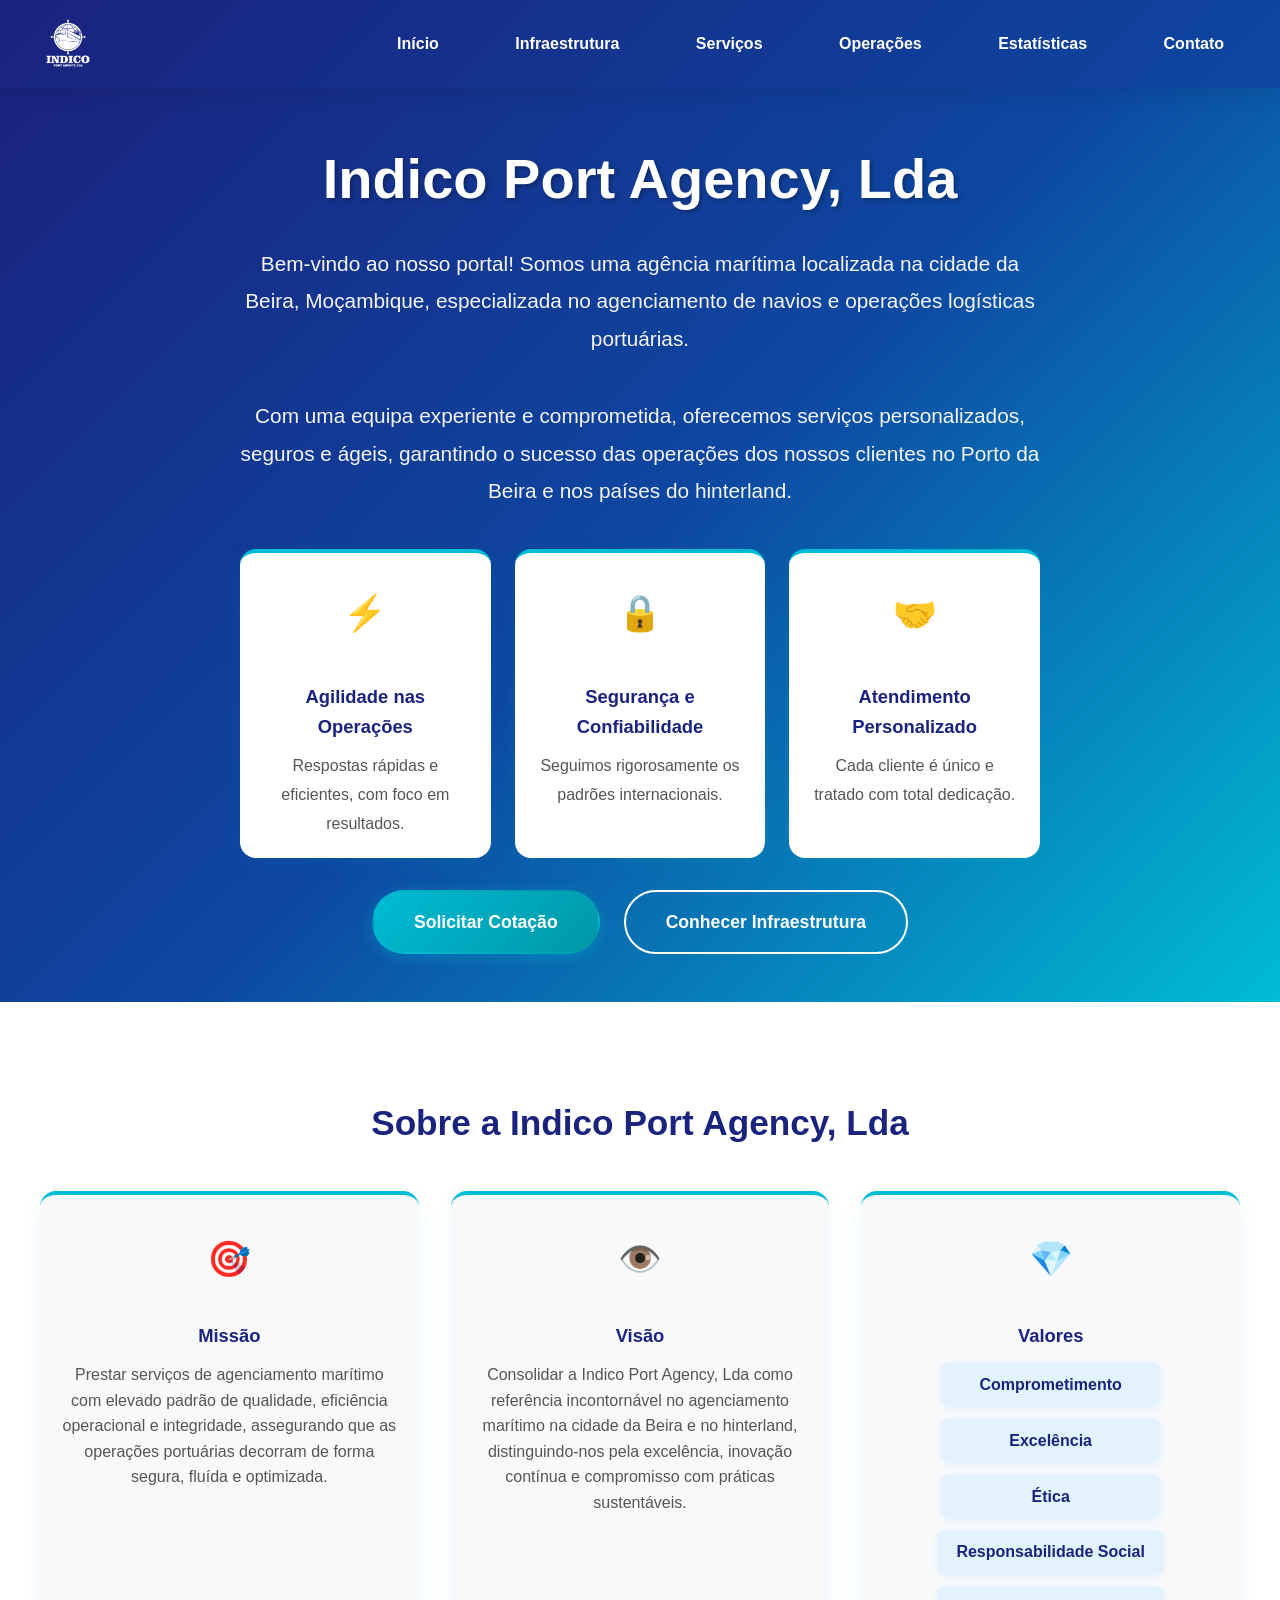
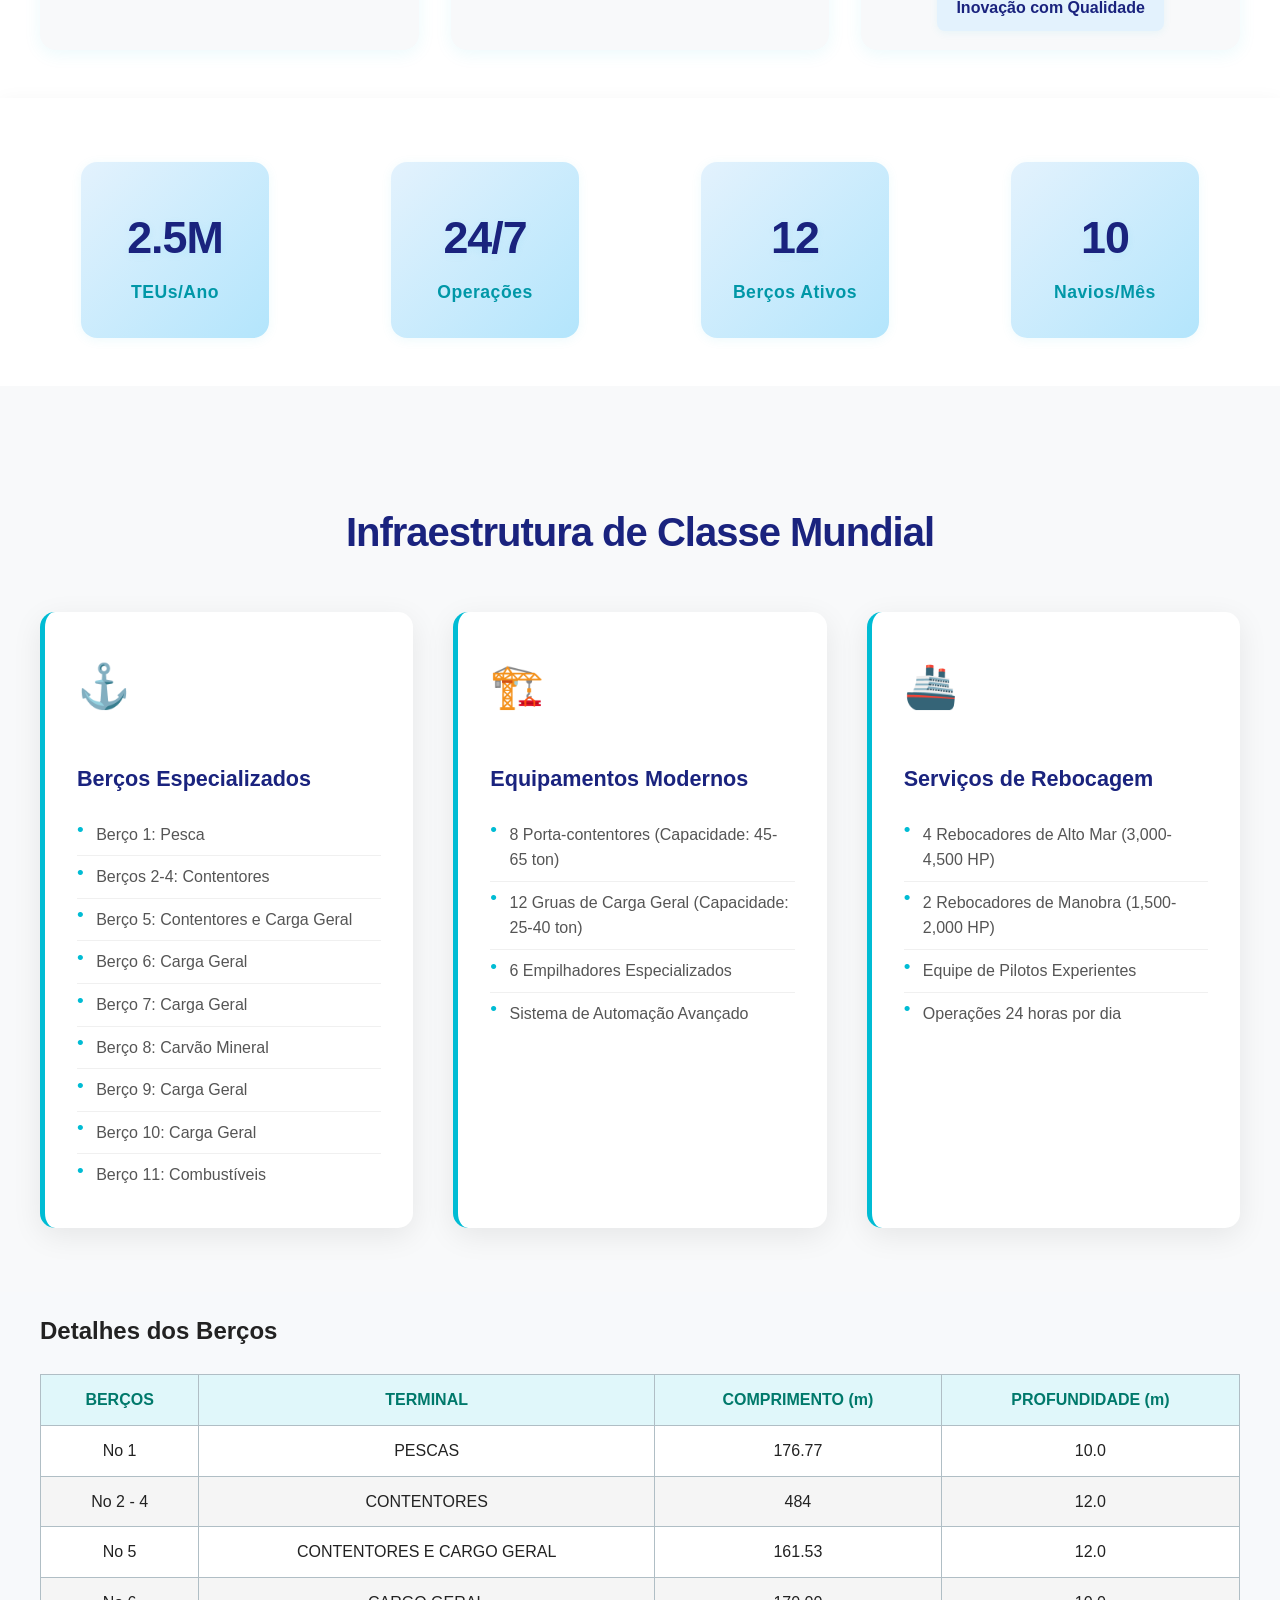
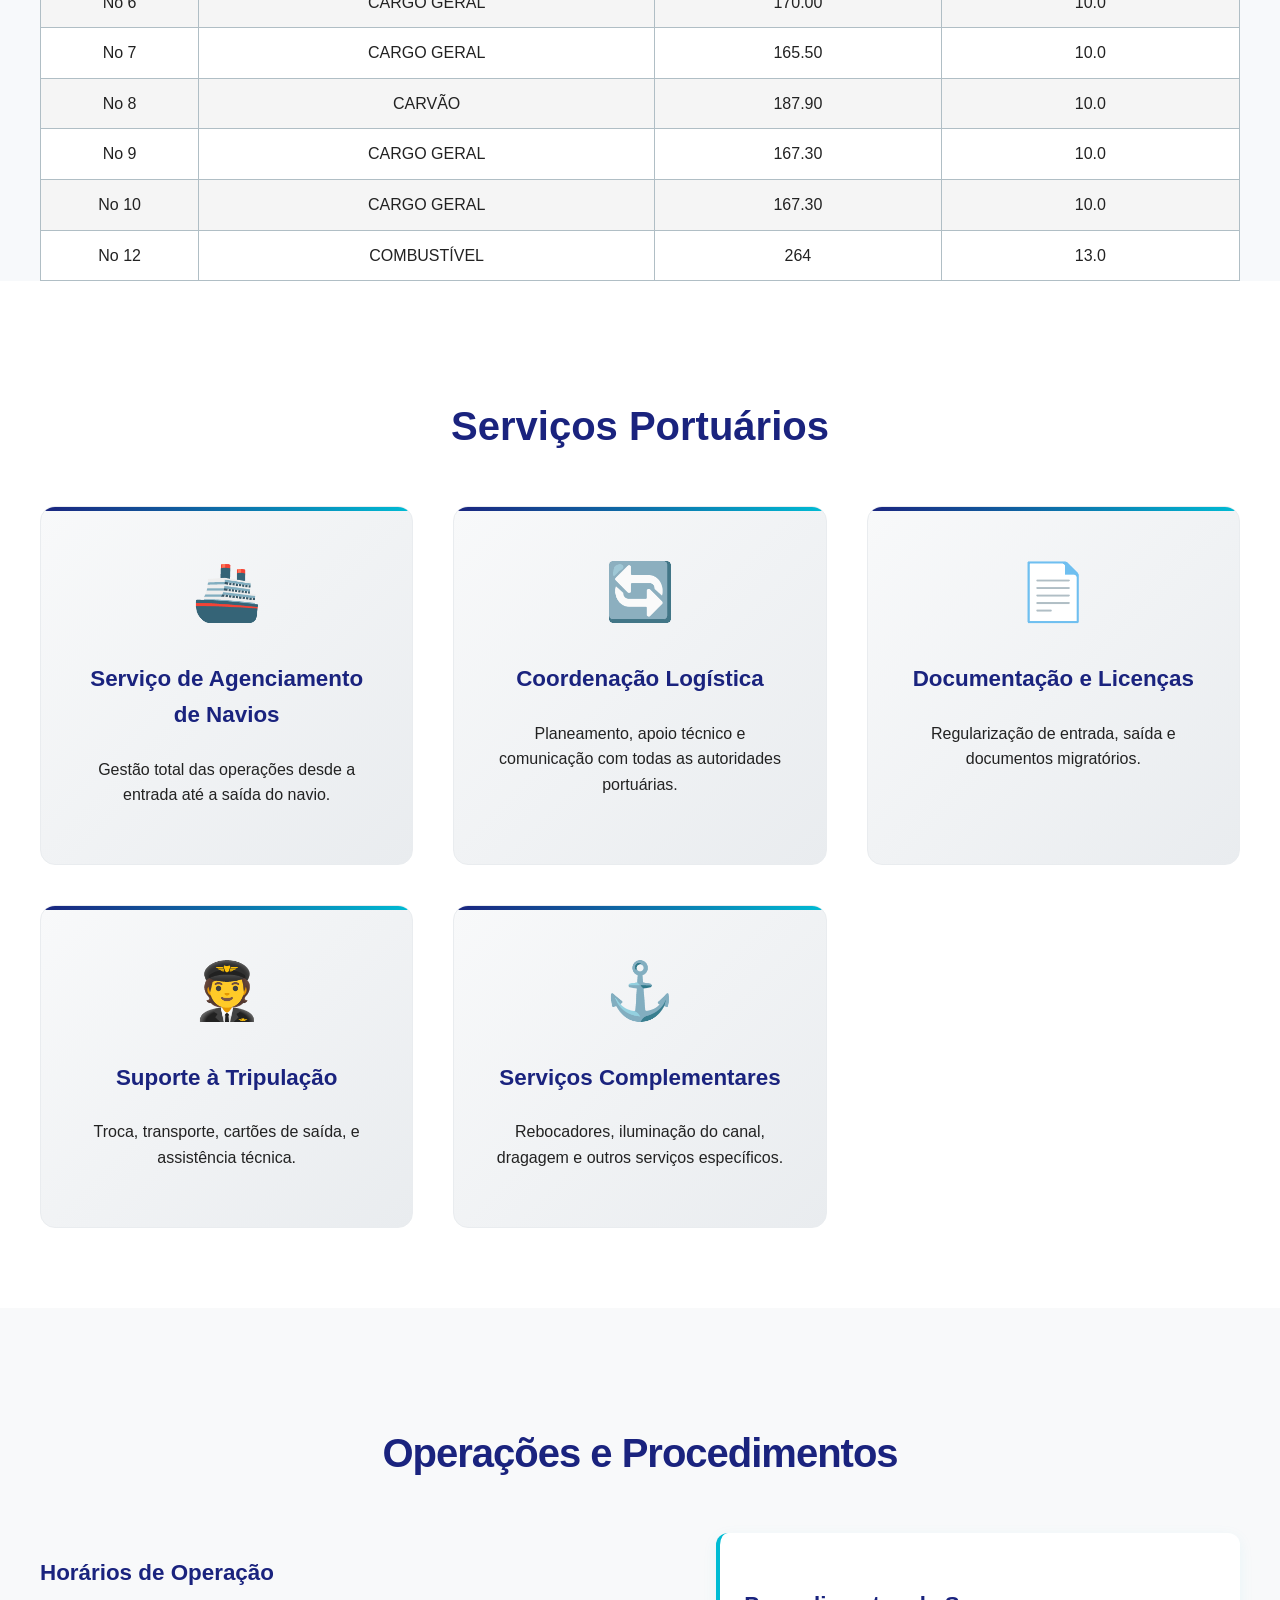
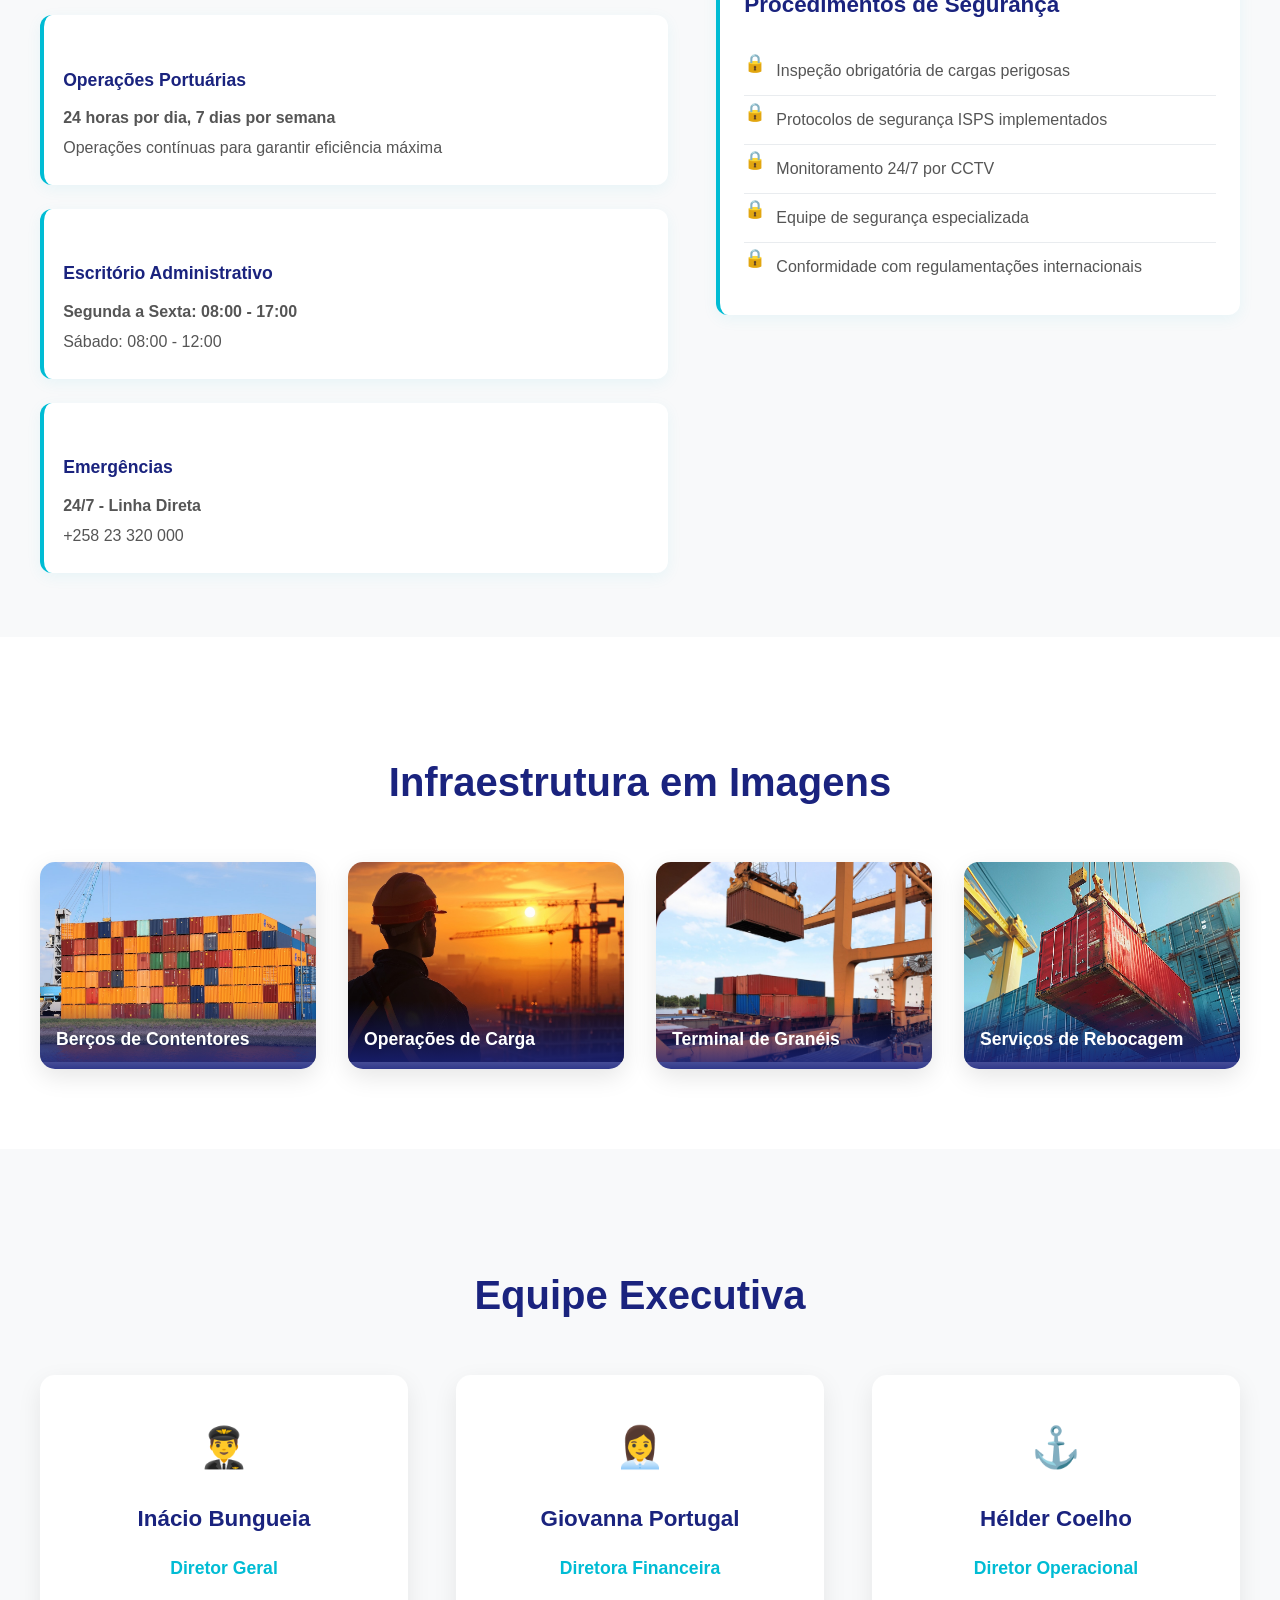
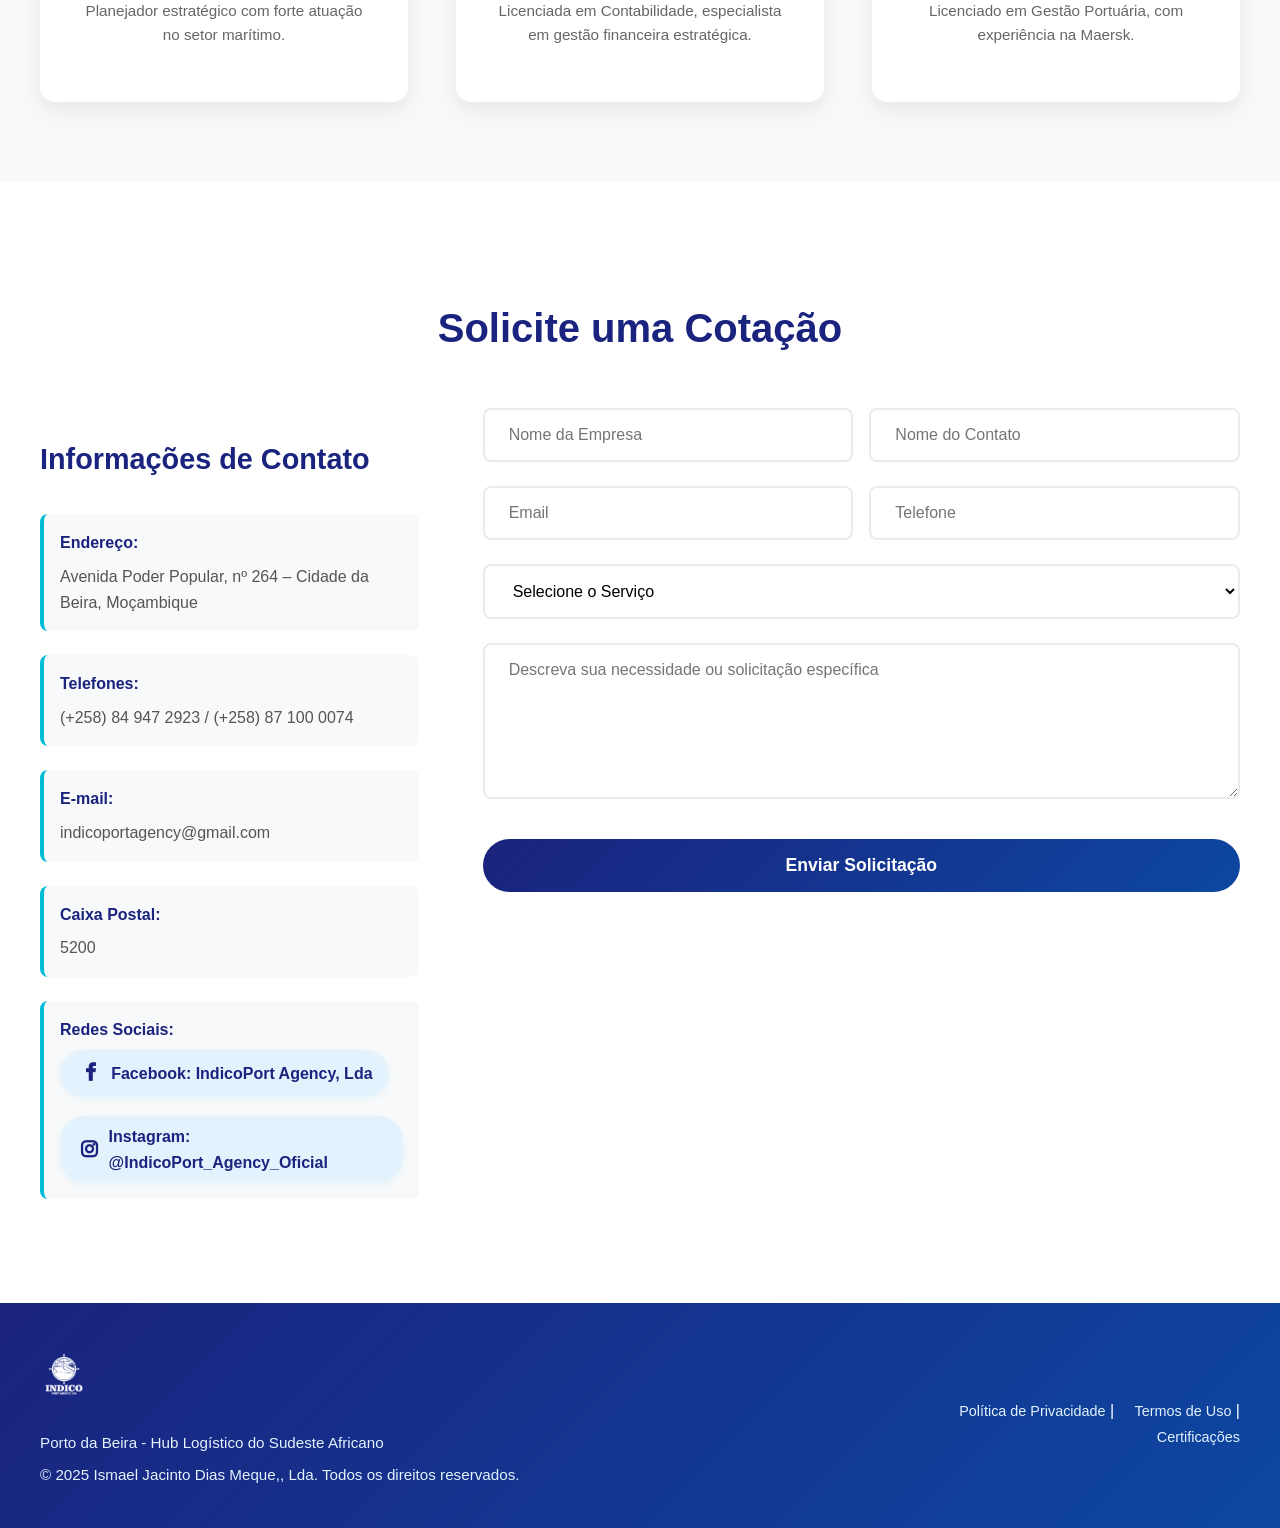
==== commit fe187420: "Update berco" ====
--- a/index.html
+++ b/index.html
@@ -115,10 +115,15 @@
                     <div class="porto-infraestrutura-icon">⚓</div>
                     <h3>Berços Especializados</h3>
                     <ul>
-                        <li>Berços 1-3: Carga Geral (Profundidade: 12.5m)</li>
-                        <li>Berços 4-6: Contentores (Profundidade: 14.5m)</li>
-                        <li>Berços 7-9: Granéis Sólidos (Profundidade: 13.5m)</li>
-                        <li>Berços 10-12: Granéis Líquidos (Profundidade: 15.0m)</li>
+                        <li>Berço 1: Pesca</li>
+                        <li>Berços 2-4: Contentores</li>
+                        <li>Berço 5: Contentores e Carga Geral</li>
+                        <li>Berço 6: Carga Geral</li>
+                        <li>Berço 7: Carga Geral</li>
+                        <li>Berço 8: Carvão Mineral</li>
+                        <li>Berço 9: Carga Geral</li>
+                        <li>Berço 10: Carga Geral</li>
+                        <li>Berço 11: Combustíveis</li>
                     </ul>
                 </div>
                 <div class="porto-infraestrutura-item">
